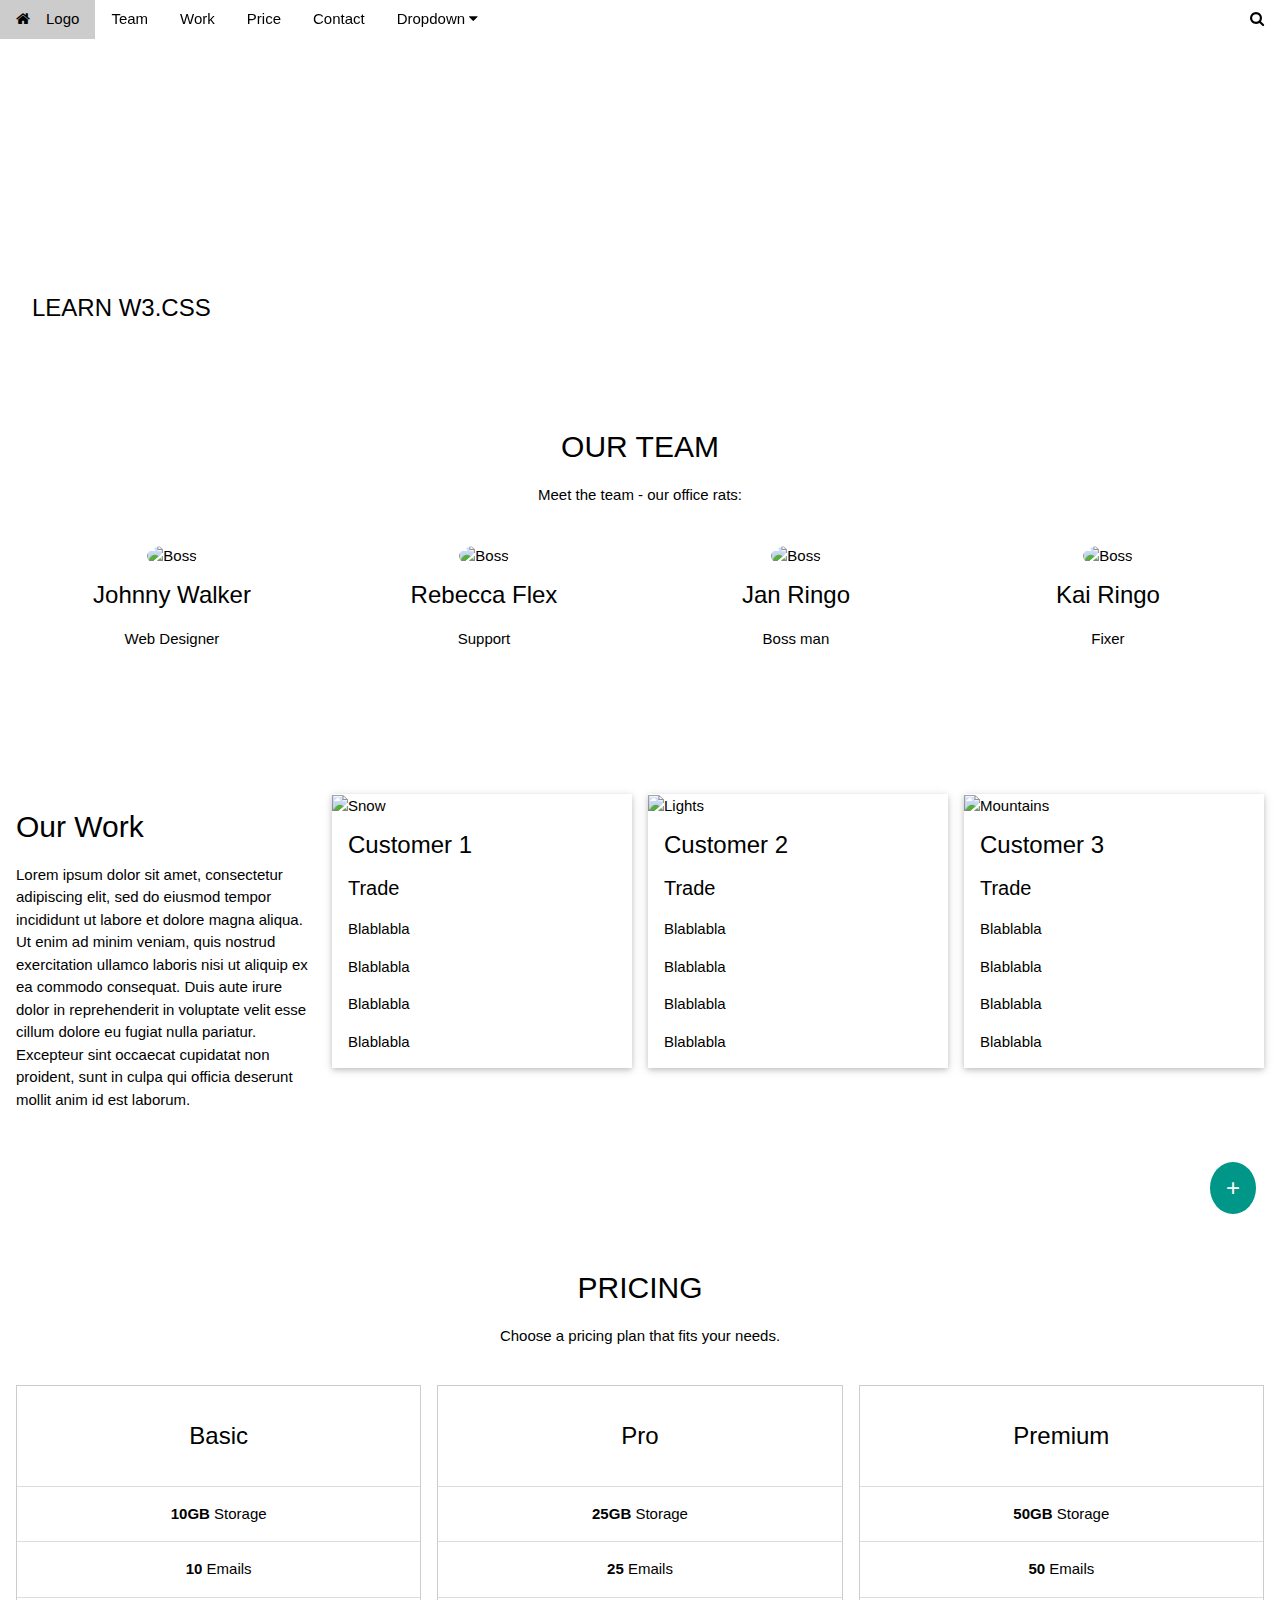
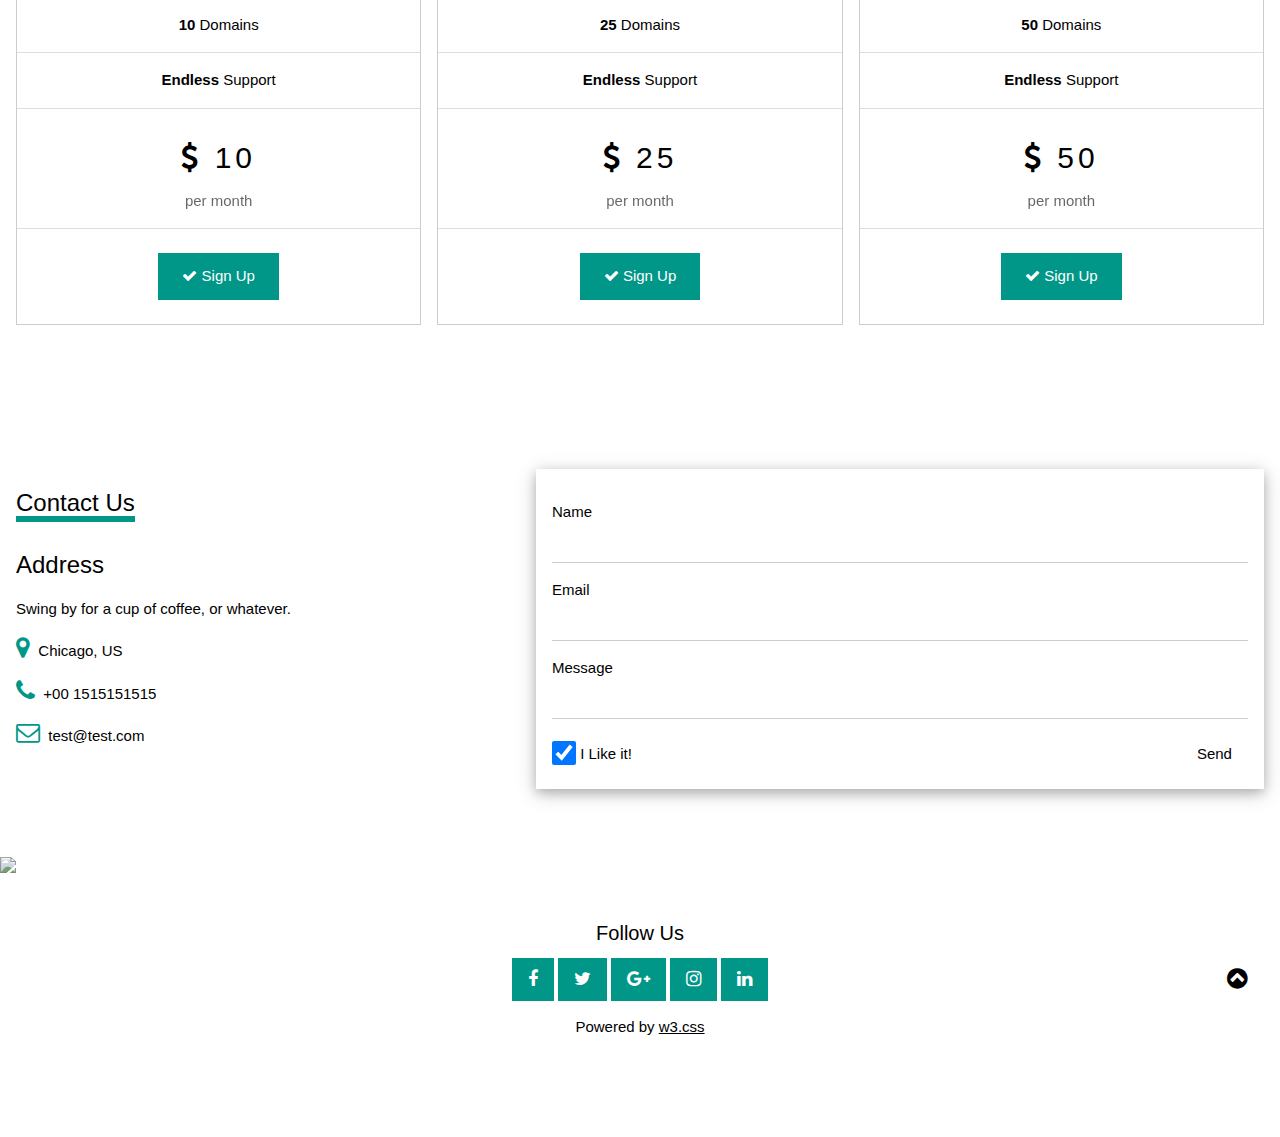
==== index.html @ 8467aeb9 "Create index.html" ====
<!DOCTYPE html>
<html>
<title>W3.CSS Template</title>
<meta charset="UTF-8">
<meta name="viewport" content="width=device-width, initial-scale=1">
<link rel="stylesheet" href="https://www.w3schools.com/w3css/4/w3.css">
<link rel="stylesheet" href="https://www.w3schools.com/lib/w3-theme-black.css">
<link rel="stylesheet" href="https://cdnjs.cloudflare.com/ajax/libs/font-awesome/4.7.0/css/font-awesome.min.css">
<body id="myPage">

<!-- Sidebar on click -->
<nav class="w3-sidebar w3-bar-block w3-white w3-card w3-animate-left w3-xxlarge" style="display:none;z-index:2" id="mySidebar">
  <a href="javascript:void(0)" onclick="w3_close()" class="w3-bar-item w3-button w3-display-topright w3-text-teal">Close
    <i class="fa fa-remove"></i>
  </a>
  <a href="#" class="w3-bar-item w3-button">Link 1</a>
  <a href="#" class="w3-bar-item w3-button">Link 2</a>
  <a href="#" class="w3-bar-item w3-button">Link 3</a>
  <a href="#" class="w3-bar-item w3-button">Link 4</a>
  <a href="#" class="w3-bar-item w3-button">Link 5</a>
</nav>
<!-- Navbar -->
<div class="w3-top">
    <div class="w3-bar w3-theme-d2 w3-left-align">
     <a class="w3-bar-item w3-button w3-hide-medium w3-hide-large w3-right w3-hover-white w3-theme-d2" href="javascript:void(0);" onclick="openNav()"><i class="fa fa-bars"></i></a>
     <a href="#" class="w3-bar-item w3-button w3-teal"><i class="fa fa-home w3-margin-right"></i>Logo</a>
     <a href="#team" class="w3-bar-item w3-button w3-hide-small w3-hover-white">Team</a>
     <a href="#work" class="w3-bar-item w3-button w3-hide-small w3-hover-white">Work</a>
     <a href="#pricing" class="w3-bar-item w3-button w3-hide-small w3-hover-white">Price</a>
     <a href="#contact" class="w3-bar-item w3-button w3-hide-small w3-hover-white">Contact</a>
       <div class="w3-dropdown-hover w3-hide-small">
       <button class="w3-button" title="Notifications">Dropdown <i class="fa fa-caret-down"></i></button>     
       <div class="w3-dropdown-content w3-card-4 w3-bar-block">
         <a href="#" class="w3-bar-item w3-button">Link</a>
         <a href="#" class="w3-bar-item w3-button">Link</a>
         <a href="#" class="w3-bar-item w3-button">Link</a>
       </div>
     </div>
     <a href="#" class="w3-bar-item w3-button w3-hide-small w3-right w3-hover-teal" title="Search"><i class="fa fa-search"></i></a>
    </div>
   
     <!-- Navbar on small screens -->
     <div id="navDemo" class="w3-bar-block w3-theme-d2 w3-hide w3-hide-large w3-hide-medium">
       <a href="#team" class="w3-bar-item w3-button">Team</a>
       <a href="#work" class="w3-bar-item w3-button">Work</a>
       <a href="#pricing" class="w3-bar-item w3-button">Price</a>
       <a href="#contact" class="w3-bar-item w3-button">Contact</a>
       <a href="#" class="w3-bar-item w3-button">Search</a>
     </div>
   </div>
   
   <!-- Image Header -->
   <div class="w3-display-container w3-animate-opacity">
     <img src="/w3images/sailboat.jpg" alt="boat" style="width:100%;min-height:350px;max-height:600px;">
     <div class="w3-container w3-display-bottomleft w3-margin-bottom">  
       <button onclick="document.getElementById('id01').style.display='block'" class="w3-button w3-xlarge w3-theme w3-hover-teal" title="Go To W3.CSS">LEARN W3.CSS</button>
     </div>
   </div>
   
   <!-- Modal -->
   <div id="id01" class="w3-modal">
     <div class="w3-modal-content w3-card-4 w3-animate-top">
       <header class="w3-container w3-teal w3-display-container"> 
         <span onclick="document.getElementById('id01').style.display='none'" class="w3-button w3-teal w3-display-topright"><i class="fa fa-remove"></i></span>
         <h4>Oh snap! We just showed you a modal..</h4>
         <h5>Because we can <i class="fa fa-smile-o"></i></h5>
       </header>
       <div class="w3-container">
         <p>Cool huh? Ok, enough teasing around..</p>
         <p>Go to our <a class="w3-text-teal" href="/w3css/default.asp">W3.CSS Tutorial</a> to learn more!</p>
       </div>
       <footer class="w3-container w3-teal">
         <p>Modal footer</p>
       </footer>
     </div>
   </div>
   
   <!-- Team Container -->
   <div class="w3-container w3-padding-64 w3-center" id="team">
   <h2>OUR TEAM</h2>
   <p>Meet the team - our office rats:</p>
   
   <div class="w3-row"><br>
   
   <div class="w3-quarter">
     <img src="/w3images/avatar.jpg" alt="Boss" style="width:45%" class="w3-circle w3-hover-opacity">
     <h3>Johnny Walker</h3>
     <p>Web Designer</p>
   </div>
   
   <div class="w3-quarter">
     <img src="/w3images/avatar.jpg" alt="Boss" style="width:45%" class="w3-circle w3-hover-opacity">
     <h3>Rebecca Flex</h3>
     <p>Support</p>
   </div>
   
   <div class="w3-quarter">
     <img src="/w3images/avatar.jpg" alt="Boss" style="width:45%" class="w3-circle w3-hover-opacity">
     <h3>Jan Ringo</h3>
     <p>Boss man</p>
   </div>
   
   <div class="w3-quarter">
     <img src="/w3images/avatar.jpg" alt="Boss" style="width:45%" class="w3-circle w3-hover-opacity">
     <h3>Kai Ringo</h3>
     <p>Fixer</p>
   </div>
   
   </div>
   </div>
   
   <!-- Work Row -->
   <div class="w3-row-padding w3-padding-64 w3-theme-l1" id="work">
   
   <div class="w3-quarter">
   <h2>Our Work</h2>
   <p>Lorem ipsum dolor sit amet, consectetur adipiscing elit, sed do eiusmod tempor incididunt ut labore et dolore magna aliqua. Ut enim ad minim veniam, quis nostrud exercitation ullamco laboris nisi ut aliquip ex ea commodo consequat. Duis aute irure dolor in reprehenderit in voluptate velit esse cillum dolore eu fugiat nulla pariatur. Excepteur sint occaecat cupidatat non proident, sunt in culpa qui officia deserunt mollit anim id est laborum.</p>
   </div>
   
   <div class="w3-quarter">
   <div class="w3-card w3-white">
     <img src="/w3images/snow.jpg" alt="Snow" style="width:100%">
     <div class="w3-container">
     <h3>Customer 1</h3>
     <h4>Trade</h4>
     <p>Blablabla</p>
     <p>Blablabla</p>
     <p>Blablabla</p>
     <p>Blablabla</p>
     </div>
     </div>
   </div>
   
   <div class="w3-quarter">
   <div class="w3-card w3-white">
     <img src="/w3images/lights.jpg" alt="Lights" style="width:100%">
     <div class="w3-container">
     <h3>Customer 2</h3>
     <h4>Trade</h4>
     <p>Blablabla</p>
     <p>Blablabla</p>
     <p>Blablabla</p>
     <p>Blablabla</p>
     </div>
     </div>
   </div>
   
   <div class="w3-quarter">
   <div class="w3-card w3-white">
     <img src="/w3images/mountains.jpg" alt="Mountains" style="width:100%">
     <div class="w3-container">
     <h3>Customer 3</h3>
     <h4>Trade</h4>
     <p>Blablabla</p>
     <p>Blablabla</p>
     <p>Blablabla</p>
     <p>Blablabla</p>
     </div>
     </div>
   </div>
   
   </div>
   
   <!-- Container -->
   <div class="w3-container" style="position:relative">
     <a onclick="w3_open()" class="w3-button w3-xlarge w3-circle w3-teal"
     style="position:absolute;top:-28px;right:24px">+</a>
   </div>
   
   <!-- Pricing Row -->
   <div class="w3-row-padding w3-center w3-padding-64" id="pricing">
       <h2>PRICING</h2>
       <p>Choose a pricing plan that fits your needs.</p><br>
       <div class="w3-third w3-margin-bottom">
         <ul class="w3-ul w3-border w3-hover-shadow">
           <li class="w3-theme">
             <p class="w3-xlarge">Basic</p>
           </li>
           <li class="w3-padding-16"><b>10GB</b> Storage</li>
           <li class="w3-padding-16"><b>10</b> Emails</li>
           <li class="w3-padding-16"><b>10</b> Domains</li>
           <li class="w3-padding-16"><b>Endless</b> Support</li>
           <li class="w3-padding-16">
             <h2 class="w3-wide"><i class="fa fa-usd"></i> 10</h2>
             <span class="w3-opacity">per month</span>
           </li>
           <li class="w3-theme-l5 w3-padding-24">
             <button class="w3-button w3-teal w3-padding-large"><i class="fa fa-check"></i> Sign Up</button>
           </li>
         </ul>
       </div>
   
       <div class="w3-third w3-margin-bottom">
         <ul class="w3-ul w3-border w3-hover-shadow">
           <li class="w3-theme-l2">
             <p class="w3-xlarge">Pro</p>
           </li>
           <li class="w3-padding-16"><b>25GB</b> Storage</li>
           <li class="w3-padding-16"><b>25</b> Emails</li>
           <li class="w3-padding-16"><b>25</b> Domains</li>
           <li class="w3-padding-16"><b>Endless</b> Support</li>
           <li class="w3-padding-16">
             <h2 class="w3-wide"><i class="fa fa-usd"></i> 25</h2>
             <span class="w3-opacity">per month</span>
           </li>
           <li class="w3-theme-l5 w3-padding-24">
             <button class="w3-button w3-teal w3-padding-large"><i class="fa fa-check"></i> Sign Up</button>
           </li>
         </ul>
       </div>
   
       <div class="w3-third w3-margin-bottom">
         <ul class="w3-ul w3-border w3-hover-shadow">
           <li class="w3-theme">
             <p class="w3-xlarge">Premium</p>
           </li>
           <li class="w3-padding-16"><b>50GB</b> Storage</li>
           <li class="w3-padding-16"><b>50</b> Emails</li>
           <li class="w3-padding-16"><b>50</b> Domains</li>
           <li class="w3-padding-16"><b>Endless</b> Support</li>
           <li class="w3-padding-16">
             <h2 class="w3-wide"><i class="fa fa-usd"></i> 50</h2>
             <span class="w3-opacity">per month</span>
           </li>
           <li class="w3-theme-l5 w3-padding-24">
             <button class="w3-button w3-teal w3-padding-large"><i class="fa fa-check"></i> Sign Up</button>
           </li>
         </ul>
       </div>
   </div>
   
   <!-- Contact Container -->
   <div class="w3-container w3-padding-64 w3-theme-l5" id="contact">
     <div class="w3-row">
       <div class="w3-col m5">
       <div class="w3-padding-16"><span class="w3-xlarge w3-border-teal w3-bottombar">Contact Us</span></div>
         <h3>Address</h3>
         <p>Swing by for a cup of coffee, or whatever.</p>
         <p><i class="fa fa-map-marker w3-text-teal w3-xlarge"></i>  Chicago, US</p>
         <p><i class="fa fa-phone w3-text-teal w3-xlarge"></i>  +00 1515151515</p>
         <p><i class="fa fa-envelope-o w3-text-teal w3-xlarge"></i>  test@test.com</p>
       </div>
       <div class="w3-col m7">
         <form class="w3-container w3-card-4 w3-padding-16 w3-white" action="/action_page.php" target="_blank">
         <div class="w3-section">      
           <label>Name</label>
           <input class="w3-input" type="text" name="Name" required>
         </div>
         <div class="w3-section">      
           <label>Email</label>
           <input class="w3-input" type="text" name="Email" required>
         </div>
         <div class="w3-section">      
           <label>Message</label>
           <input class="w3-input" type="text" name="Message" required>
         </div>  
         <input class="w3-check" type="checkbox" checked name="Like">
         <label>I Like it!</label>
         <button type="submit" class="w3-button w3-right w3-theme">Send</button>
         </form>
       </div>
     </div>
   </div>
   
   <!-- Image of location/map -->
   <img src="/w3images/map.jpg" class="w3-image w3-greyscale-min" style="width:100%;">
   
   <!-- Footer -->
   <footer class="w3-container w3-padding-32 w3-theme-d1 w3-center">
     <h4>Follow Us</h4>
     <a class="w3-button w3-large w3-teal" href="javascript:void(0)" title="Facebook"><i class="fa fa-facebook"></i></a>
     <a class="w3-button w3-large w3-teal" href="javascript:void(0)" title="Twitter"><i class="fa fa-twitter"></i></a>
     <a class="w3-button w3-large w3-teal" href="javascript:void(0)" title="Google +"><i class="fa fa-google-plus"></i></a>
     <a class="w3-button w3-large w3-teal" href="javascript:void(0)" title="Google +"><i class="fa fa-instagram"></i></a>
     <a class="w3-button w3-large w3-teal w3-hide-small" href="javascript:void(0)" title="Linkedin"><i class="fa fa-linkedin"></i></a>
     <p>Powered by <a href="https://www.w3schools.com/w3css/default.asp" target="_blank">w3.css</a></p>
   
     <div style="position:relative;bottom:100px;z-index:1;" class="w3-tooltip w3-right">
       <span class="w3-text w3-padding w3-teal w3-hide-small">Go To Top</span>   
       <a class="w3-button w3-theme" href="#myPage"><span class="w3-xlarge">
       <i class="fa fa-chevron-circle-up"></i></span></a>
     </div>
   </footer>
   
   <script>
   // Script for side navigation
   function w3_open() {
     var x = document.getElementById("mySidebar");
     x.style.width = "300px";
     x.style.paddingTop = "10%";
     x.style.display = "block";
   }
   
   // Close side navigation
   function w3_close() {
     document.getElementById("mySidebar").style.display = "none";
   }
   
   // Used to toggle the menu on smaller screens when clicking on the menu button
   function openNav() {
     var x = document.getElementById("navDemo");
     if (x.className.indexOf("w3-show") == -1) {
       x.className += " w3-show";
     } else { 
       x.className = x.className.replace(" w3-show", "");
     }
   }
   </script>
   
   </body>
   </html>
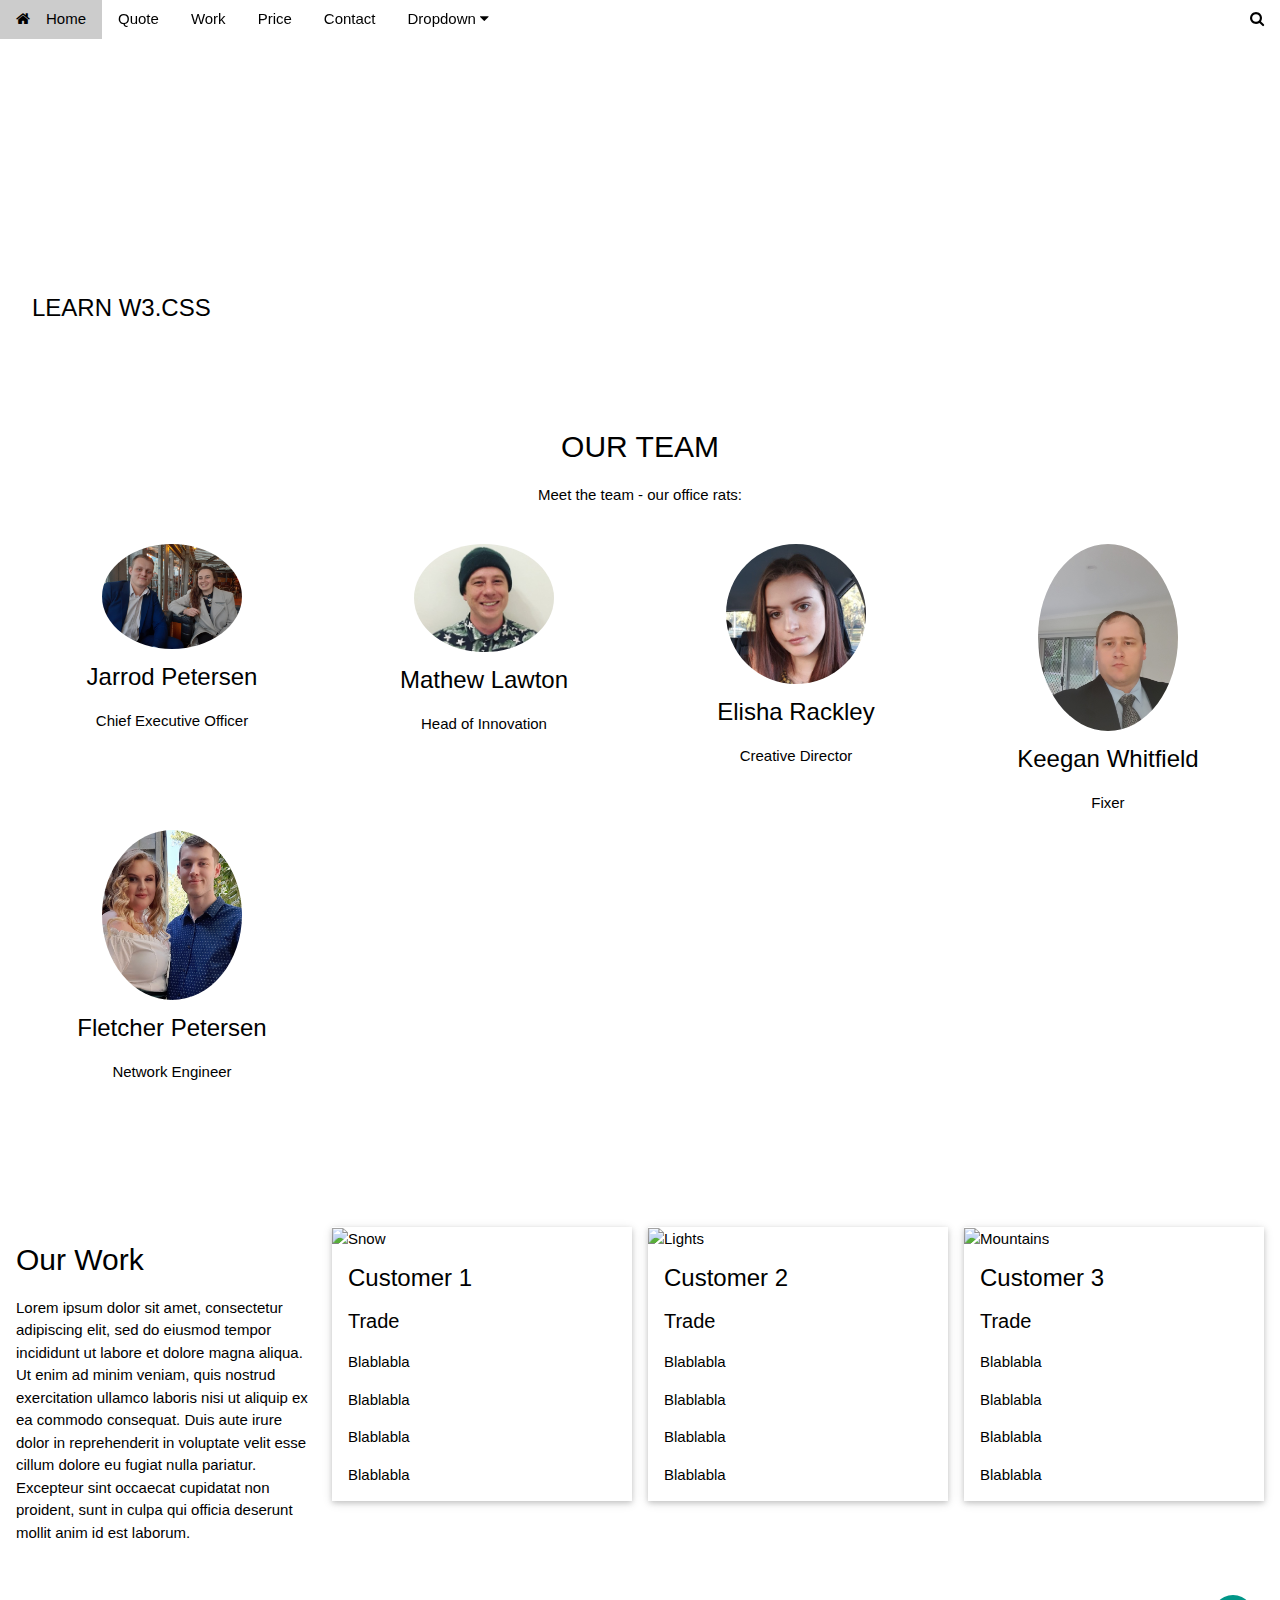
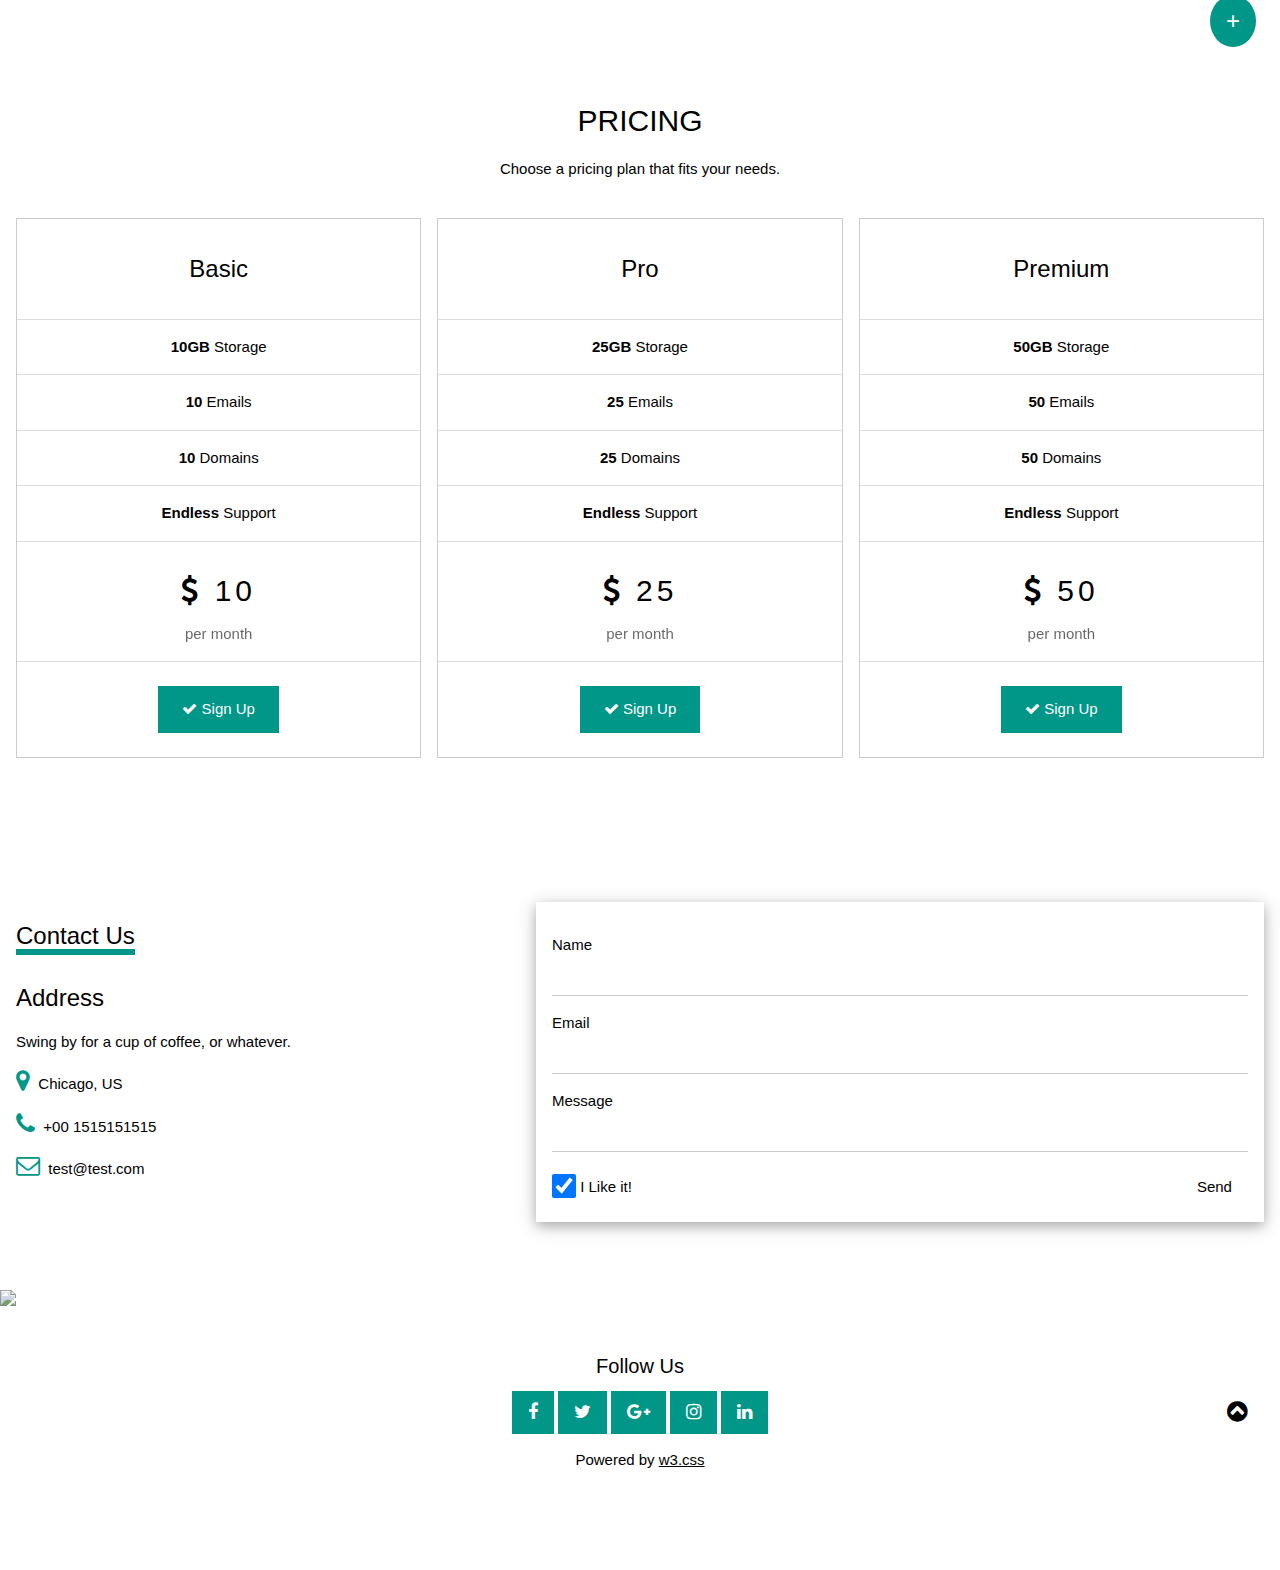
==== commit 784b39a0: "Photo's added" ====
--- a/index.html
+++ b/index.html
@@ -23,8 +23,8 @@
 <div class="w3-top">
     <div class="w3-bar w3-theme-d2 w3-left-align">
      <a class="w3-bar-item w3-button w3-hide-medium w3-hide-large w3-right w3-hover-white w3-theme-d2" href="javascript:void(0);" onclick="openNav()"><i class="fa fa-bars"></i></a>
-     <a href="#" class="w3-bar-item w3-button w3-teal"><i class="fa fa-home w3-margin-right"></i>Logo</a>
-     <a href="#team" class="w3-bar-item w3-button w3-hide-small w3-hover-white">Team</a>
+     <a href="#" class="w3-bar-item w3-button w3-teal"><i class="fa fa-home w3-margin-right"></i>Home</a>
+     <a href="#team" class="w3-bar-item w3-button w3-hide-small w3-hover-white">Quote</a>
      <a href="#work" class="w3-bar-item w3-button w3-hide-small w3-hover-white">Work</a>
      <a href="#pricing" class="w3-bar-item w3-button w3-hide-small w3-hover-white">Price</a>
      <a href="#contact" class="w3-bar-item w3-button w3-hide-small w3-hover-white">Contact</a>
@@ -83,30 +83,36 @@
    <div class="w3-row"><br>
    
    <div class="w3-quarter">
-     <img src="/w3images/avatar.jpg" alt="Boss" style="width:45%" class="w3-circle w3-hover-opacity">
-     <h3>Johnny Walker</h3>
-     <p>Web Designer</p>
-   </div>
-   
-   <div class="w3-quarter">
-     <img src="/w3images/avatar.jpg" alt="Boss" style="width:45%" class="w3-circle w3-hover-opacity">
-     <h3>Rebecca Flex</h3>
-     <p>Support</p>
-   </div>
-   
-   <div class="w3-quarter">
-     <img src="/w3images/avatar.jpg" alt="Boss" style="width:45%" class="w3-circle w3-hover-opacity">
-     <h3>Jan Ringo</h3>
-     <p>Boss man</p>
-   </div>
-   
-   <div class="w3-quarter">
-     <img src="/w3images/avatar.jpg" alt="Boss" style="width:45%" class="w3-circle w3-hover-opacity">
-     <h3>Kai Ringo</h3>
+     <img src="image2.jpg" alt="Boss" style="width:45%" class="w3-circle w3-hover-opacity">
+     <h3>Jarrod Petersen</h3>
+     <p>Chief Executive Officer</p>
+   </div>
+   
+   <div class="w3-quarter">
+     <img src="images/Mat.jpg" alt="Boss" style="width:45%" class="w3-circle w3-hover-opacity">
+     <h3>Mathew Lawton</h3>
+     <p>Head of Innovation</p>
+   </div>
+   
+   <div class="w3-quarter">
+     <img src="images/Elisha.jpg" alt="Boss" style="width:45%" class="w3-circle w3-hover-opacity">
+     <h3>Elisha Rackley</h3>
+     <p>Creative Director</p>
+   </div>
+   
+   <div class="w3-quarter">
+     <img src="images/Keegan.jpg" alt="Boss" style="width:45%" class="w3-circle w3-hover-opacity">
+     <h3>Keegan Whitfield</h3>
      <p>Fixer</p>
    </div>
-   
-   </div>
+
+   <div class="w3-quarter">
+    <img src="images/fletcher.jpg" alt="Boss" style="width:45%" class="w3-circle w3-center w3-hover-opacity">
+    <h3>Fletcher Petersen</h3>
+    <p>Network Engineer</p>
+  </div>
+   
+  </div>
    </div>
    
    <!-- Work Row -->
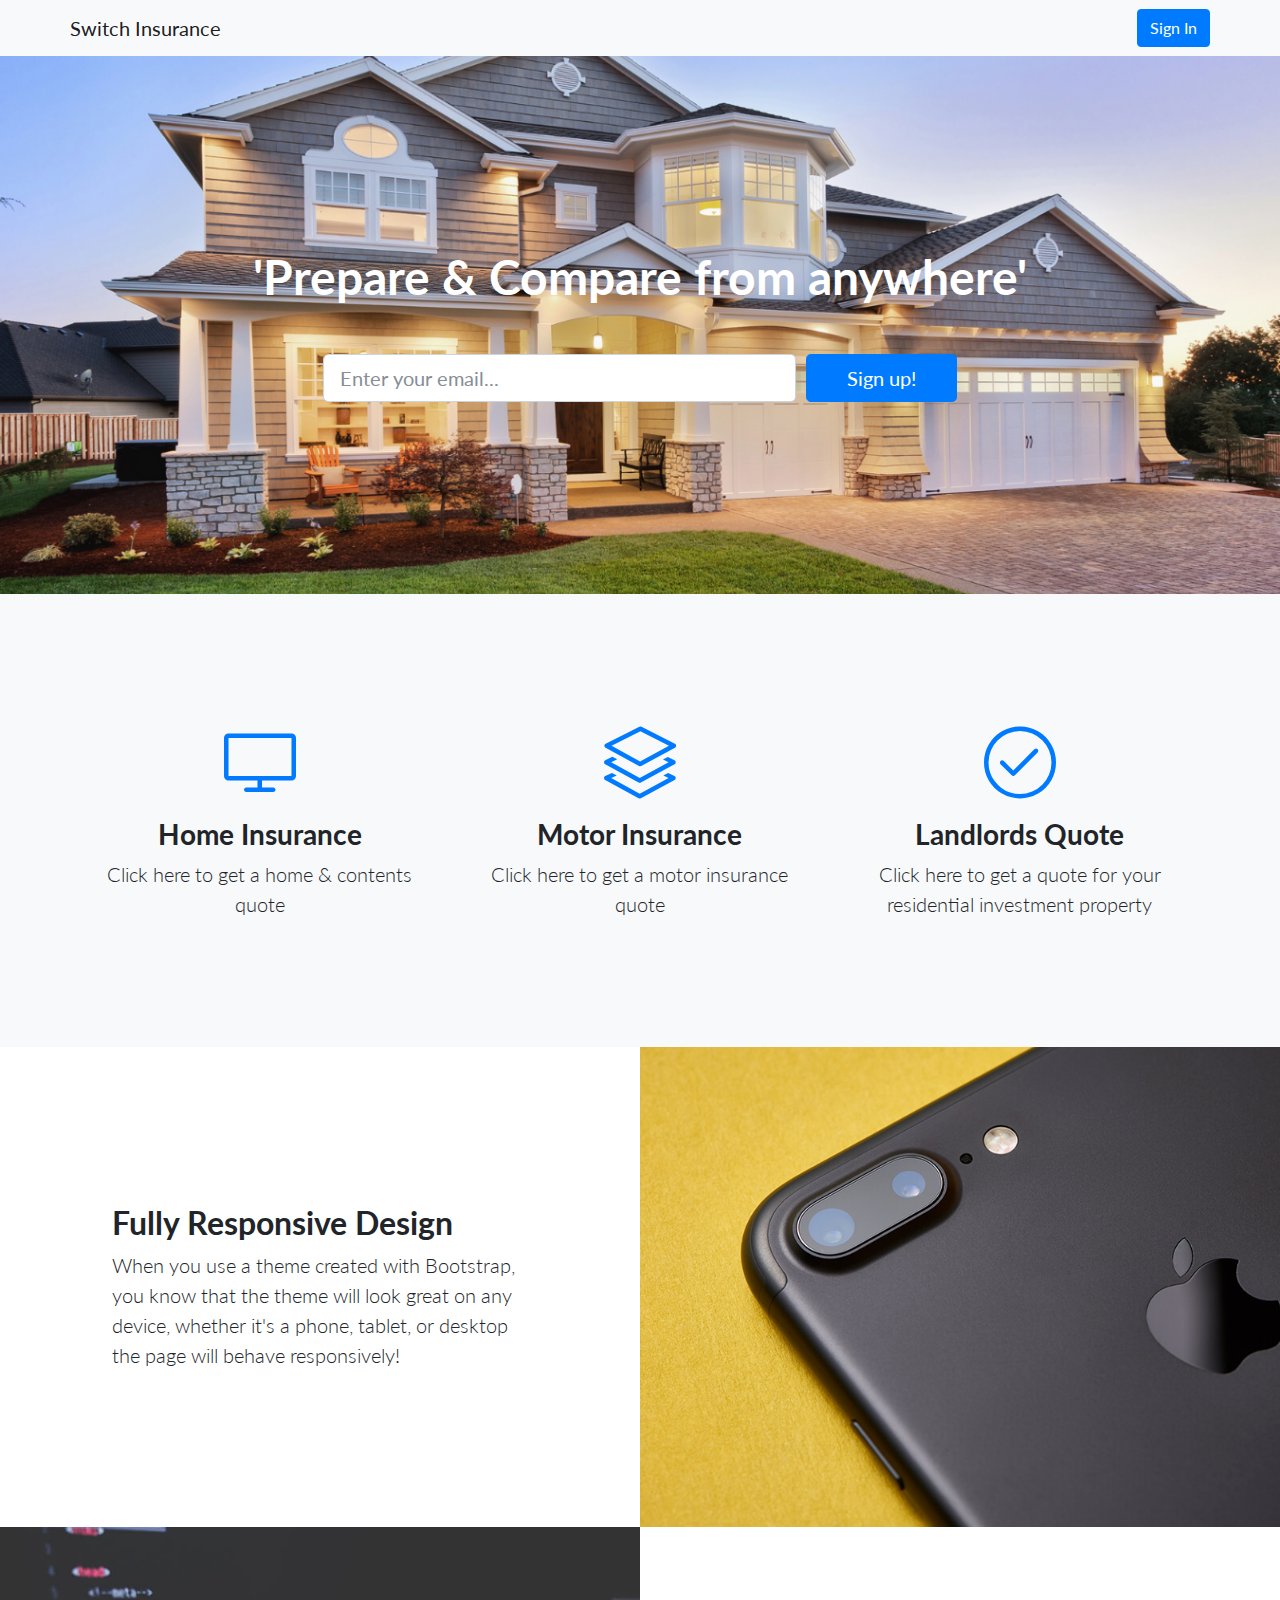
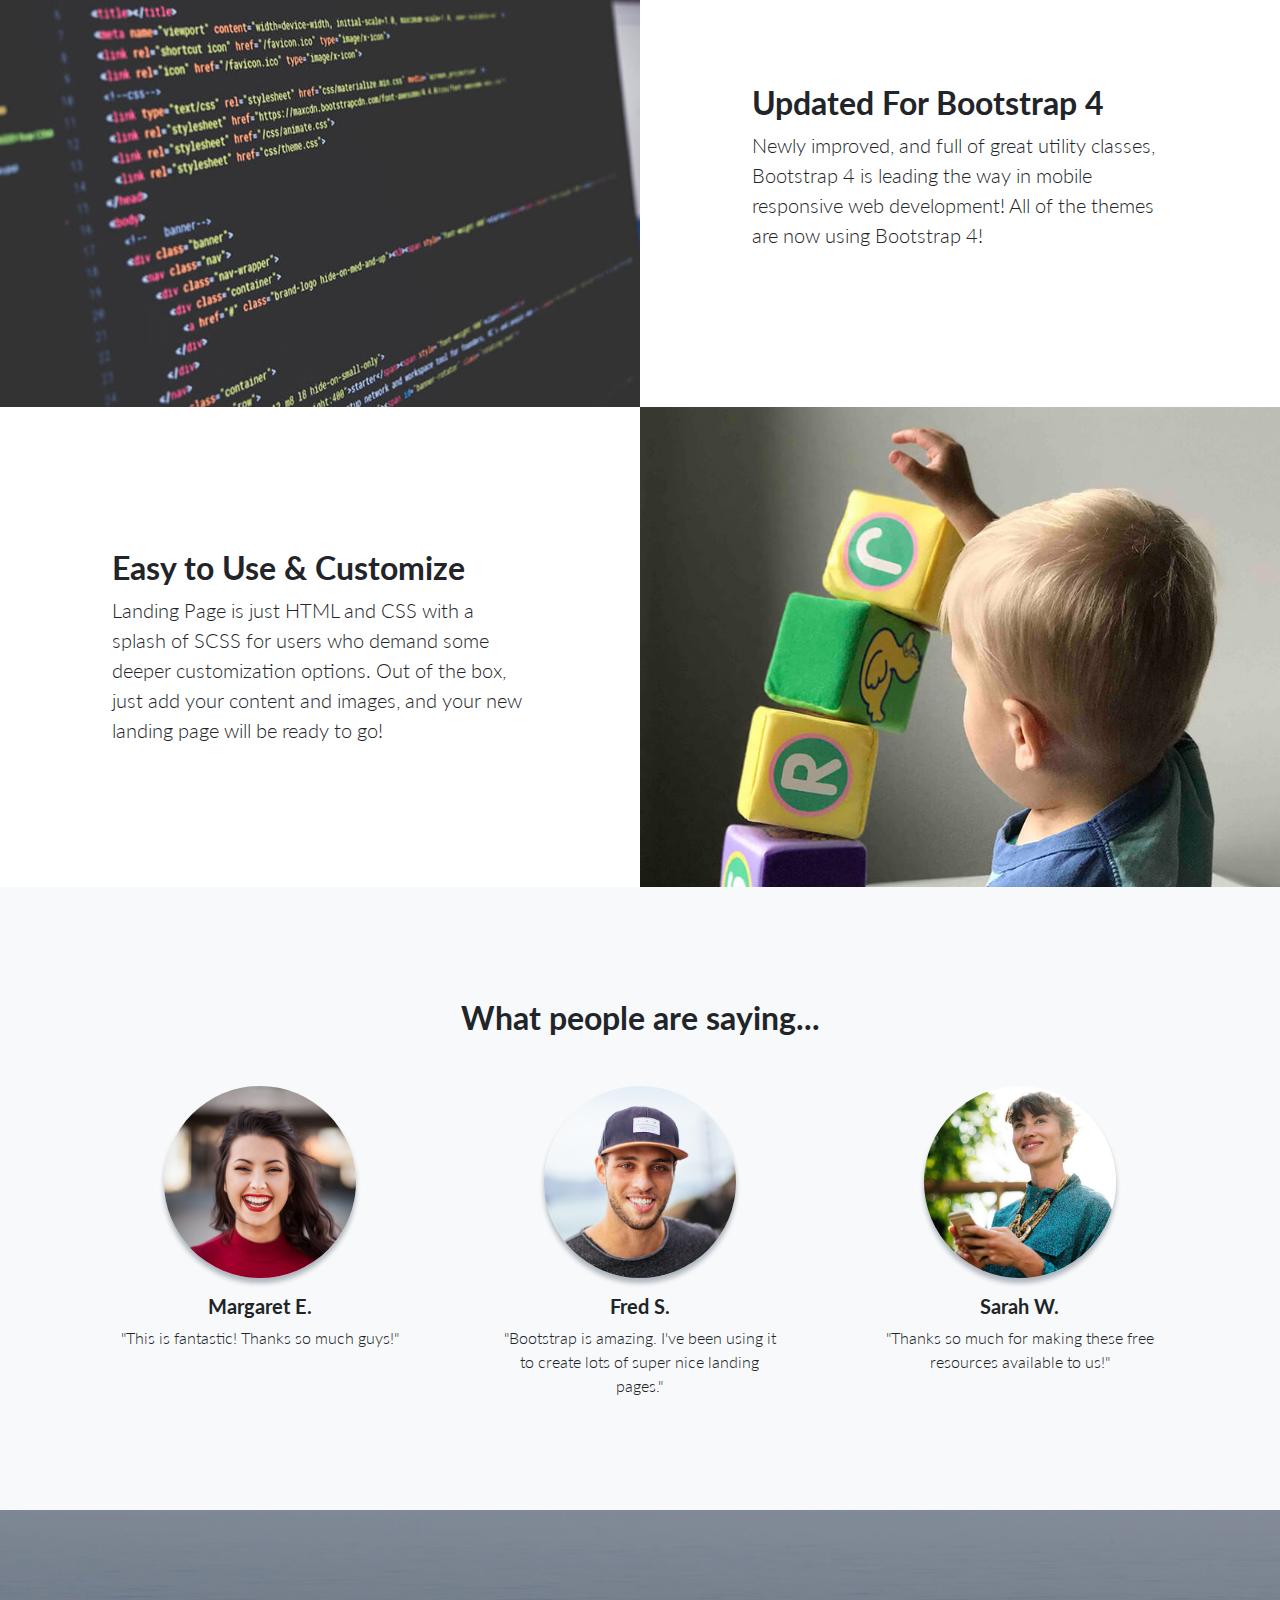
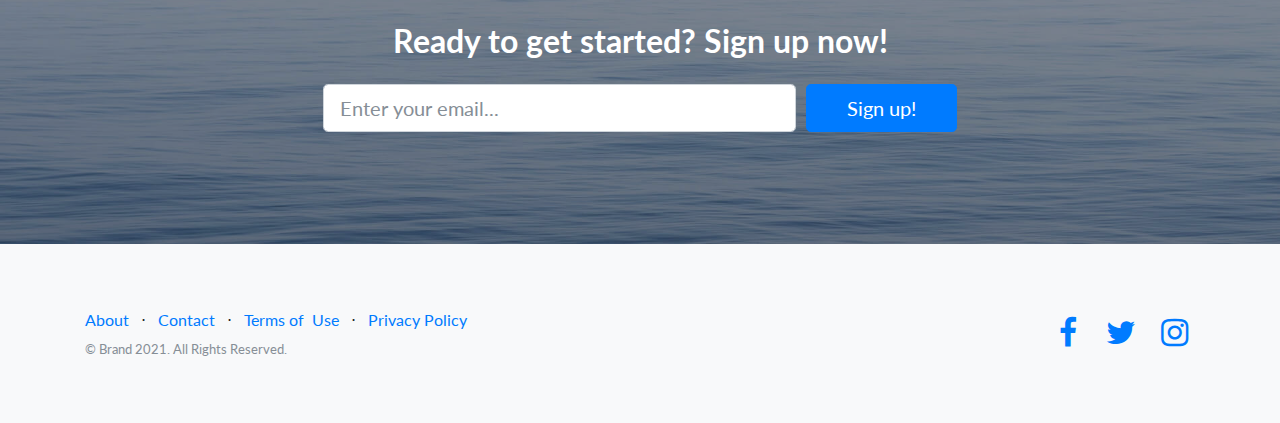
==== commit 8da7f996: "Style Update" ====
--- a/index.html
+++ b/index.html
@@ -1,318 +1,163 @@
 <!DOCTYPE html>
 <html>
-<title>W3.CSS Template</title>
-<meta charset="UTF-8">
-<meta name="viewport" content="width=device-width, initial-scale=1">
-<link rel="stylesheet" href="https://www.w3schools.com/w3css/4/w3.css">
-<link rel="stylesheet" href="https://www.w3schools.com/lib/w3-theme-black.css">
-<link rel="stylesheet" href="https://cdnjs.cloudflare.com/ajax/libs/font-awesome/4.7.0/css/font-awesome.min.css">
-<body id="myPage">
 
-<!-- Sidebar on click -->
-<nav class="w3-sidebar w3-bar-block w3-white w3-card w3-animate-left w3-xxlarge" style="display:none;z-index:2" id="mySidebar">
-  <a href="javascript:void(0)" onclick="w3_close()" class="w3-bar-item w3-button w3-display-topright w3-text-teal">Close
-    <i class="fa fa-remove"></i>
-  </a>
-  <a href="#" class="w3-bar-item w3-button">Link 1</a>
-  <a href="#" class="w3-bar-item w3-button">Link 2</a>
-  <a href="#" class="w3-bar-item w3-button">Link 3</a>
-  <a href="#" class="w3-bar-item w3-button">Link 4</a>
-  <a href="#" class="w3-bar-item w3-button">Link 5</a>
-</nav>
-<!-- Navbar -->
-<div class="w3-top">
-    <div class="w3-bar w3-theme-d2 w3-left-align">
-     <a class="w3-bar-item w3-button w3-hide-medium w3-hide-large w3-right w3-hover-white w3-theme-d2" href="javascript:void(0);" onclick="openNav()"><i class="fa fa-bars"></i></a>
-     <a href="#" class="w3-bar-item w3-button w3-teal"><i class="fa fa-home w3-margin-right"></i>Home</a>
-     <a href="#team" class="w3-bar-item w3-button w3-hide-small w3-hover-white">Quote</a>
-     <a href="#work" class="w3-bar-item w3-button w3-hide-small w3-hover-white">Work</a>
-     <a href="#pricing" class="w3-bar-item w3-button w3-hide-small w3-hover-white">Price</a>
-     <a href="#contact" class="w3-bar-item w3-button w3-hide-small w3-hover-white">Contact</a>
-       <div class="w3-dropdown-hover w3-hide-small">
-       <button class="w3-button" title="Notifications">Dropdown <i class="fa fa-caret-down"></i></button>     
-       <div class="w3-dropdown-content w3-card-4 w3-bar-block">
-         <a href="#" class="w3-bar-item w3-button">Link</a>
-         <a href="#" class="w3-bar-item w3-button">Link</a>
-         <a href="#" class="w3-bar-item w3-button">Link</a>
-       </div>
-     </div>
-     <a href="#" class="w3-bar-item w3-button w3-hide-small w3-right w3-hover-teal" title="Search"><i class="fa fa-search"></i></a>
-    </div>
-   
-     <!-- Navbar on small screens -->
-     <div id="navDemo" class="w3-bar-block w3-theme-d2 w3-hide w3-hide-large w3-hide-medium">
-       <a href="#team" class="w3-bar-item w3-button">Team</a>
-       <a href="#work" class="w3-bar-item w3-button">Work</a>
-       <a href="#pricing" class="w3-bar-item w3-button">Price</a>
-       <a href="#contact" class="w3-bar-item w3-button">Contact</a>
-       <a href="#" class="w3-bar-item w3-button">Search</a>
-     </div>
-   </div>
-   
-   <!-- Image Header -->
-   <div class="w3-display-container w3-animate-opacity">
-     <img src="/w3images/sailboat.jpg" alt="boat" style="width:100%;min-height:350px;max-height:600px;">
-     <div class="w3-container w3-display-bottomleft w3-margin-bottom">  
-       <button onclick="document.getElementById('id01').style.display='block'" class="w3-button w3-xlarge w3-theme w3-hover-teal" title="Go To W3.CSS">LEARN W3.CSS</button>
-     </div>
-   </div>
-   
-   <!-- Modal -->
-   <div id="id01" class="w3-modal">
-     <div class="w3-modal-content w3-card-4 w3-animate-top">
-       <header class="w3-container w3-teal w3-display-container"> 
-         <span onclick="document.getElementById('id01').style.display='none'" class="w3-button w3-teal w3-display-topright"><i class="fa fa-remove"></i></span>
-         <h4>Oh snap! We just showed you a modal..</h4>
-         <h5>Because we can <i class="fa fa-smile-o"></i></h5>
-       </header>
-       <div class="w3-container">
-         <p>Cool huh? Ok, enough teasing around..</p>
-         <p>Go to our <a class="w3-text-teal" href="/w3css/default.asp">W3.CSS Tutorial</a> to learn more!</p>
-       </div>
-       <footer class="w3-container w3-teal">
-         <p>Modal footer</p>
-       </footer>
-     </div>
-   </div>
-   
-   <!-- Team Container -->
-   <div class="w3-container w3-padding-64 w3-center" id="team">
-   <h2>OUR TEAM</h2>
-   <p>Meet the team - our office rats:</p>
-   
-   <div class="w3-row"><br>
-   
-   <div class="w3-quarter">
-     <img src="image2.jpg" alt="Boss" style="width:45%" class="w3-circle w3-hover-opacity">
-     <h3>Jarrod Petersen</h3>
-     <p>Chief Executive Officer</p>
-   </div>
-   
-   <div class="w3-quarter">
-     <img src="images/Mat.jpg" alt="Boss" style="width:45%" class="w3-circle w3-hover-opacity">
-     <h3>Mathew Lawton</h3>
-     <p>Head of Innovation</p>
-   </div>
-   
-   <div class="w3-quarter">
-     <img src="images/Elisha.jpg" alt="Boss" style="width:45%" class="w3-circle w3-hover-opacity">
-     <h3>Elisha Rackley</h3>
-     <p>Creative Director</p>
-   </div>
-   
-   <div class="w3-quarter">
-     <img src="images/Keegan.jpg" alt="Boss" style="width:45%" class="w3-circle w3-hover-opacity">
-     <h3>Keegan Whitfield</h3>
-     <p>Fixer</p>
-   </div>
+<head>
+    <meta charset="utf-8">
+    <meta name="viewport" content="width=device-width, initial-scale=1.0, shrink-to-fit=no">
+    <title>Home - Brand</title>
+    <link rel="stylesheet" href="assets/bootstrap/css/bootstrap.min.css">
+    <link rel="stylesheet" href="https://fonts.googleapis.com/css?family=Lato:300,400,700,300italic,400italic,700italic">
+    <link rel="stylesheet" href="assets/fonts/font-awesome.min.css">
+    <link rel="stylesheet" href="assets/fonts/simple-line-icons.min.css">
+    <link rel="stylesheet" href="https://cdnjs.cloudflare.com/ajax/libs/animate.css/3.5.2/animate.min.css">
+</head>
 
-   <div class="w3-quarter">
-    <img src="images/fletcher.jpg" alt="Boss" style="width:45%" class="w3-circle w3-center w3-hover-opacity">
-    <h3>Fletcher Petersen</h3>
-    <p>Network Engineer</p>
-  </div>
-   
-  </div>
-   </div>
-   
-   <!-- Work Row -->
-   <div class="w3-row-padding w3-padding-64 w3-theme-l1" id="work">
-   
-   <div class="w3-quarter">
-   <h2>Our Work</h2>
-   <p>Lorem ipsum dolor sit amet, consectetur adipiscing elit, sed do eiusmod tempor incididunt ut labore et dolore magna aliqua. Ut enim ad minim veniam, quis nostrud exercitation ullamco laboris nisi ut aliquip ex ea commodo consequat. Duis aute irure dolor in reprehenderit in voluptate velit esse cillum dolore eu fugiat nulla pariatur. Excepteur sint occaecat cupidatat non proident, sunt in culpa qui officia deserunt mollit anim id est laborum.</p>
-   </div>
-   
-   <div class="w3-quarter">
-   <div class="w3-card w3-white">
-     <img src="/w3images/snow.jpg" alt="Snow" style="width:100%">
-     <div class="w3-container">
-     <h3>Customer 1</h3>
-     <h4>Trade</h4>
-     <p>Blablabla</p>
-     <p>Blablabla</p>
-     <p>Blablabla</p>
-     <p>Blablabla</p>
-     </div>
-     </div>
-   </div>
-   
-   <div class="w3-quarter">
-   <div class="w3-card w3-white">
-     <img src="/w3images/lights.jpg" alt="Lights" style="width:100%">
-     <div class="w3-container">
-     <h3>Customer 2</h3>
-     <h4>Trade</h4>
-     <p>Blablabla</p>
-     <p>Blablabla</p>
-     <p>Blablabla</p>
-     <p>Blablabla</p>
-     </div>
-     </div>
-   </div>
-   
-   <div class="w3-quarter">
-   <div class="w3-card w3-white">
-     <img src="/w3images/mountains.jpg" alt="Mountains" style="width:100%">
-     <div class="w3-container">
-     <h3>Customer 3</h3>
-     <h4>Trade</h4>
-     <p>Blablabla</p>
-     <p>Blablabla</p>
-     <p>Blablabla</p>
-     <p>Blablabla</p>
-     </div>
-     </div>
-   </div>
-   
-   </div>
-   
-   <!-- Container -->
-   <div class="w3-container" style="position:relative">
-     <a onclick="w3_open()" class="w3-button w3-xlarge w3-circle w3-teal"
-     style="position:absolute;top:-28px;right:24px">+</a>
-   </div>
-   
-   <!-- Pricing Row -->
-   <div class="w3-row-padding w3-center w3-padding-64" id="pricing">
-       <h2>PRICING</h2>
-       <p>Choose a pricing plan that fits your needs.</p><br>
-       <div class="w3-third w3-margin-bottom">
-         <ul class="w3-ul w3-border w3-hover-shadow">
-           <li class="w3-theme">
-             <p class="w3-xlarge">Basic</p>
-           </li>
-           <li class="w3-padding-16"><b>10GB</b> Storage</li>
-           <li class="w3-padding-16"><b>10</b> Emails</li>
-           <li class="w3-padding-16"><b>10</b> Domains</li>
-           <li class="w3-padding-16"><b>Endless</b> Support</li>
-           <li class="w3-padding-16">
-             <h2 class="w3-wide"><i class="fa fa-usd"></i> 10</h2>
-             <span class="w3-opacity">per month</span>
-           </li>
-           <li class="w3-theme-l5 w3-padding-24">
-             <button class="w3-button w3-teal w3-padding-large"><i class="fa fa-check"></i> Sign Up</button>
-           </li>
-         </ul>
-       </div>
-   
-       <div class="w3-third w3-margin-bottom">
-         <ul class="w3-ul w3-border w3-hover-shadow">
-           <li class="w3-theme-l2">
-             <p class="w3-xlarge">Pro</p>
-           </li>
-           <li class="w3-padding-16"><b>25GB</b> Storage</li>
-           <li class="w3-padding-16"><b>25</b> Emails</li>
-           <li class="w3-padding-16"><b>25</b> Domains</li>
-           <li class="w3-padding-16"><b>Endless</b> Support</li>
-           <li class="w3-padding-16">
-             <h2 class="w3-wide"><i class="fa fa-usd"></i> 25</h2>
-             <span class="w3-opacity">per month</span>
-           </li>
-           <li class="w3-theme-l5 w3-padding-24">
-             <button class="w3-button w3-teal w3-padding-large"><i class="fa fa-check"></i> Sign Up</button>
-           </li>
-         </ul>
-       </div>
-   
-       <div class="w3-third w3-margin-bottom">
-         <ul class="w3-ul w3-border w3-hover-shadow">
-           <li class="w3-theme">
-             <p class="w3-xlarge">Premium</p>
-           </li>
-           <li class="w3-padding-16"><b>50GB</b> Storage</li>
-           <li class="w3-padding-16"><b>50</b> Emails</li>
-           <li class="w3-padding-16"><b>50</b> Domains</li>
-           <li class="w3-padding-16"><b>Endless</b> Support</li>
-           <li class="w3-padding-16">
-             <h2 class="w3-wide"><i class="fa fa-usd"></i> 50</h2>
-             <span class="w3-opacity">per month</span>
-           </li>
-           <li class="w3-theme-l5 w3-padding-24">
-             <button class="w3-button w3-teal w3-padding-large"><i class="fa fa-check"></i> Sign Up</button>
-           </li>
-         </ul>
-       </div>
-   </div>
-   
-   <!-- Contact Container -->
-   <div class="w3-container w3-padding-64 w3-theme-l5" id="contact">
-     <div class="w3-row">
-       <div class="w3-col m5">
-       <div class="w3-padding-16"><span class="w3-xlarge w3-border-teal w3-bottombar">Contact Us</span></div>
-         <h3>Address</h3>
-         <p>Swing by for a cup of coffee, or whatever.</p>
-         <p><i class="fa fa-map-marker w3-text-teal w3-xlarge"></i>  Chicago, US</p>
-         <p><i class="fa fa-phone w3-text-teal w3-xlarge"></i>  +00 1515151515</p>
-         <p><i class="fa fa-envelope-o w3-text-teal w3-xlarge"></i>  test@test.com</p>
-       </div>
-       <div class="w3-col m7">
-         <form class="w3-container w3-card-4 w3-padding-16 w3-white" action="/action_page.php" target="_blank">
-         <div class="w3-section">      
-           <label>Name</label>
-           <input class="w3-input" type="text" name="Name" required>
-         </div>
-         <div class="w3-section">      
-           <label>Email</label>
-           <input class="w3-input" type="text" name="Email" required>
-         </div>
-         <div class="w3-section">      
-           <label>Message</label>
-           <input class="w3-input" type="text" name="Message" required>
-         </div>  
-         <input class="w3-check" type="checkbox" checked name="Like">
-         <label>I Like it!</label>
-         <button type="submit" class="w3-button w3-right w3-theme">Send</button>
-         </form>
-       </div>
-     </div>
-   </div>
-   
-   <!-- Image of location/map -->
-   <img src="/w3images/map.jpg" class="w3-image w3-greyscale-min" style="width:100%;">
-   
-   <!-- Footer -->
-   <footer class="w3-container w3-padding-32 w3-theme-d1 w3-center">
-     <h4>Follow Us</h4>
-     <a class="w3-button w3-large w3-teal" href="javascript:void(0)" title="Facebook"><i class="fa fa-facebook"></i></a>
-     <a class="w3-button w3-large w3-teal" href="javascript:void(0)" title="Twitter"><i class="fa fa-twitter"></i></a>
-     <a class="w3-button w3-large w3-teal" href="javascript:void(0)" title="Google +"><i class="fa fa-google-plus"></i></a>
-     <a class="w3-button w3-large w3-teal" href="javascript:void(0)" title="Google +"><i class="fa fa-instagram"></i></a>
-     <a class="w3-button w3-large w3-teal w3-hide-small" href="javascript:void(0)" title="Linkedin"><i class="fa fa-linkedin"></i></a>
-     <p>Powered by <a href="https://www.w3schools.com/w3css/default.asp" target="_blank">w3.css</a></p>
-   
-     <div style="position:relative;bottom:100px;z-index:1;" class="w3-tooltip w3-right">
-       <span class="w3-text w3-padding w3-teal w3-hide-small">Go To Top</span>   
-       <a class="w3-button w3-theme" href="#myPage"><span class="w3-xlarge">
-       <i class="fa fa-chevron-circle-up"></i></span></a>
-     </div>
-   </footer>
-   
-   <script>
-   // Script for side navigation
-   function w3_open() {
-     var x = document.getElementById("mySidebar");
-     x.style.width = "300px";
-     x.style.paddingTop = "10%";
-     x.style.display = "block";
-   }
-   
-   // Close side navigation
-   function w3_close() {
-     document.getElementById("mySidebar").style.display = "none";
-   }
-   
-   // Used to toggle the menu on smaller screens when clicking on the menu button
-   function openNav() {
-     var x = document.getElementById("navDemo");
-     if (x.className.indexOf("w3-show") == -1) {
-       x.className += " w3-show";
-     } else { 
-       x.className = x.className.replace(" w3-show", "");
-     }
-   }
-   </script>
-   
-   </body>
-   </html>
-   +<body>
+    <nav class="navbar navbar-light navbar-expand bg-light navigation-clean">
+        <div class="container"><a class="navbar-brand" href="#">Switch Insurance</a><button data-toggle="collapse" class="navbar-toggler" data-target="#navcol-1"></button>
+            <div class="collapse navbar-collapse" id="navcol-1"><a class="btn btn-primary ml-auto" role="button" href="#">Sign In</a></div>
+        </div>
+    </nav>
+    <header class="masthead text-white text-center" style="background: url('assets/img/Untitled%20design.png')no-repeat center center;background-size: cover;">
+        <div class="container">
+            <div class="row">
+                <div class="col-xl-9 mx-auto">
+                    <h1 class="mb-5">'Prepare &amp; Compare from anywhere'</h1>
+                </div>
+                <div class="col-md-10 col-lg-8 col-xl-7 mx-auto">
+                    <form>
+                        <div class="form-row">
+                            <div class="col-12 col-md-9 mb-2 mb-md-0"><input class="form-control form-control-lg" type="email" placeholder="Enter your email..."></div>
+                            <div class="col-12 col-md-3"><button class="btn btn-primary btn-block btn-lg" type="submit">Sign up!</button></div>
+                        </div>
+                    </form>
+                </div>
+            </div>
+        </div>
+    </header>
+    <section class="features-icons bg-light text-center">
+        <div class="container">
+            <div class="row">
+                <div class="col-lg-4">
+                    <div class="mx-auto features-icons-item mb-5 mb-lg-0 mb-lg-3">
+                        <div class="d-flex features-icons-icon"><i class="icon-screen-desktop m-auto text-primary" data-bs-hover-animate="pulse"></i></div>
+                        <h3>Home Insurance</h3>
+                        <p class="lead mb-0">Click here to get a home &amp; contents quote</p>
+                    </div>
+                </div>
+                <div class="col-lg-4">
+                    <div class="mx-auto features-icons-item mb-5 mb-lg-0 mb-lg-3">
+                        <div class="d-flex features-icons-icon"><i class="icon-layers m-auto text-primary" data-bs-hover-animate="pulse"></i></div>
+                        <h3>Motor Insurance</h3>
+                        <p class="lead mb-0">Click here to get a motor insurance quote</p>
+                    </div>
+                </div>
+                <div class="col-lg-4">
+                    <div class="mx-auto features-icons-item mb-5 mb-lg-0 mb-lg-3">
+                        <div class="d-flex features-icons-icon"><i class="icon-check m-auto text-primary" data-bs-hover-animate="pulse"></i></div>
+                        <h3>Landlords Quote</h3>
+                        <p class="lead mb-0">Click here to get a quote for your residential investment property</p>
+                    </div>
+                </div>
+            </div>
+        </div>
+    </section>
+    <section class="showcase">
+        <div class="container-fluid p-0">
+            <div class="row no-gutters">
+                <div class="col-lg-6 order-lg-2 text-white showcase-img" style="background-image:url(&quot;assets/img/bg-showcase-1.jpg&quot;);"><span></span></div>
+                <div class="col-lg-6 my-auto order-lg-1 showcase-text">
+                    <h2>Fully Responsive Design</h2>
+                    <p class="lead mb-0">When you use a theme created with Bootstrap, you know that the theme will look great on any device, whether it's a phone, tablet, or desktop the page will behave responsively!</p>
+                </div>
+            </div>
+            <div class="row no-gutters">
+                <div class="col-lg-6 text-white showcase-img" style="background-image:url(&quot;assets/img/bg-showcase-2.jpg&quot;);"><span></span></div>
+                <div class="col-lg-6 my-auto order-lg-1 showcase-text">
+                    <h2>Updated For Bootstrap 4</h2>
+                    <p class="lead mb-0">Newly improved, and full of great utility classes, Bootstrap 4 is leading the way in mobile responsive web development! All of the themes are now using Bootstrap 4!</p>
+                </div>
+            </div>
+            <div class="row no-gutters">
+                <div class="col-lg-6 order-lg-2 text-white showcase-img" style="background-image:url(&quot;assets/img/bg-showcase-3.jpg&quot;);"><span></span></div>
+                <div class="col-lg-6 my-auto order-lg-1 showcase-text">
+                    <h2>Easy to Use &amp;&nbsp;Customize</h2>
+                    <p class="lead mb-0">Landing Page is just HTML and CSS with a splash of SCSS for users who demand some deeper customization options. Out of the box, just add your content and images, and your new landing page will be ready to go!</p>
+                </div>
+            </div>
+        </div>
+    </section>
+    <section class="testimonials text-center bg-light">
+        <div class="container">
+            <h2 class="mb-5">What people are saying...</h2>
+            <div class="row">
+                <div class="col-lg-4">
+                    <div class="mx-auto testimonial-item mb-5 mb-lg-0"><img class="rounded-circle img-fluid mb-3" src="assets/img/testimonials-1.jpg">
+                        <h5>Margaret E.</h5>
+                        <p class="font-weight-light mb-0">"This is fantastic! Thanks so much guys!"</p>
+                    </div>
+                </div>
+                <div class="col-lg-4">
+                    <div class="mx-auto testimonial-item mb-5 mb-lg-0"><img class="rounded-circle img-fluid mb-3" src="assets/img/testimonials-2.jpg">
+                        <h5>Fred S.</h5>
+                        <p class="font-weight-light mb-0">"Bootstrap is amazing. I've been using it to create lots of super nice landing pages."</p>
+                    </div>
+                </div>
+                <div class="col-lg-4">
+                    <div class="mx-auto testimonial-item mb-5 mb-lg-0"><img class="rounded-circle img-fluid mb-3" src="assets/img/testimonials-3.jpg">
+                        <h5>Sarah W.</h5>
+                        <p class="font-weight-light mb-0">"Thanks so much for making these free resources available to us!"</p>
+                    </div>
+                </div>
+            </div>
+        </div>
+    </section>
+    <section class="call-to-action text-white text-center" style="background:url(&quot;assets/img/bg-masthead.jpg&quot;) no-repeat center center;background-size:cover;">
+        <div class="overlay"></div>
+        <div class="container">
+            <div class="row">
+                <div class="col-xl-9 mx-auto">
+                    <h2 class="mb-4">Ready to get started? Sign up now!</h2>
+                </div>
+                <div class="col-md-10 col-lg-8 col-xl-7 mx-auto">
+                    <form>
+                        <div class="form-row">
+                            <div class="col-12 col-md-9 mb-2 mb-md-0"><input class="form-control form-control-lg" type="email" placeholder="Enter your email..."></div>
+                            <div class="col-12 col-md-3"><button class="btn btn-primary btn-block btn-lg" type="submit">Sign up!</button></div>
+                        </div>
+                    </form>
+                </div>
+            </div>
+        </div>
+    </section>
+    <footer class="footer bg-light">
+        <div class="container">
+            <div class="row">
+                <div class="col-lg-6 my-auto h-100 text-center text-lg-left">
+                    <ul class="list-inline mb-2">
+                        <li class="list-inline-item"><a href="#">About</a></li>
+                        <li class="list-inline-item"><span>⋅</span></li>
+                        <li class="list-inline-item"><a href="#">Contact</a></li>
+                        <li class="list-inline-item"><span>⋅</span></li>
+                        <li class="list-inline-item"><a href="#">Terms of &nbsp;Use</a></li>
+                        <li class="list-inline-item"><span>⋅</span></li>
+                        <li class="list-inline-item"><a href="#">Privacy Policy</a></li>
+                    </ul>
+                    <p class="text-muted small mb-4 mb-lg-0">© Brand 2021. All Rights Reserved.</p>
+                </div>
+                <div class="col-lg-6 my-auto h-100 text-center text-lg-right">
+                    <ul class="list-inline mb-0">
+                        <li class="list-inline-item"><a href="#"><i class="fa fa-facebook fa-2x fa-fw"></i></a></li>
+                        <li class="list-inline-item"><a href="#"><i class="fa fa-twitter fa-2x fa-fw"></i></a></li>
+                        <li class="list-inline-item"><a href="#"><i class="fa fa-instagram fa-2x fa-fw"></i></a></li>
+                    </ul>
+                </div>
+            </div>
+        </div>
+    </footer>
+    <script src="assets/js/jquery.min.js"></script>
+    <script src="assets/bootstrap/js/bootstrap.min.js"></script>
+    <script src="assets/js/bs-init.js"></script>
+</body>
+
+</html>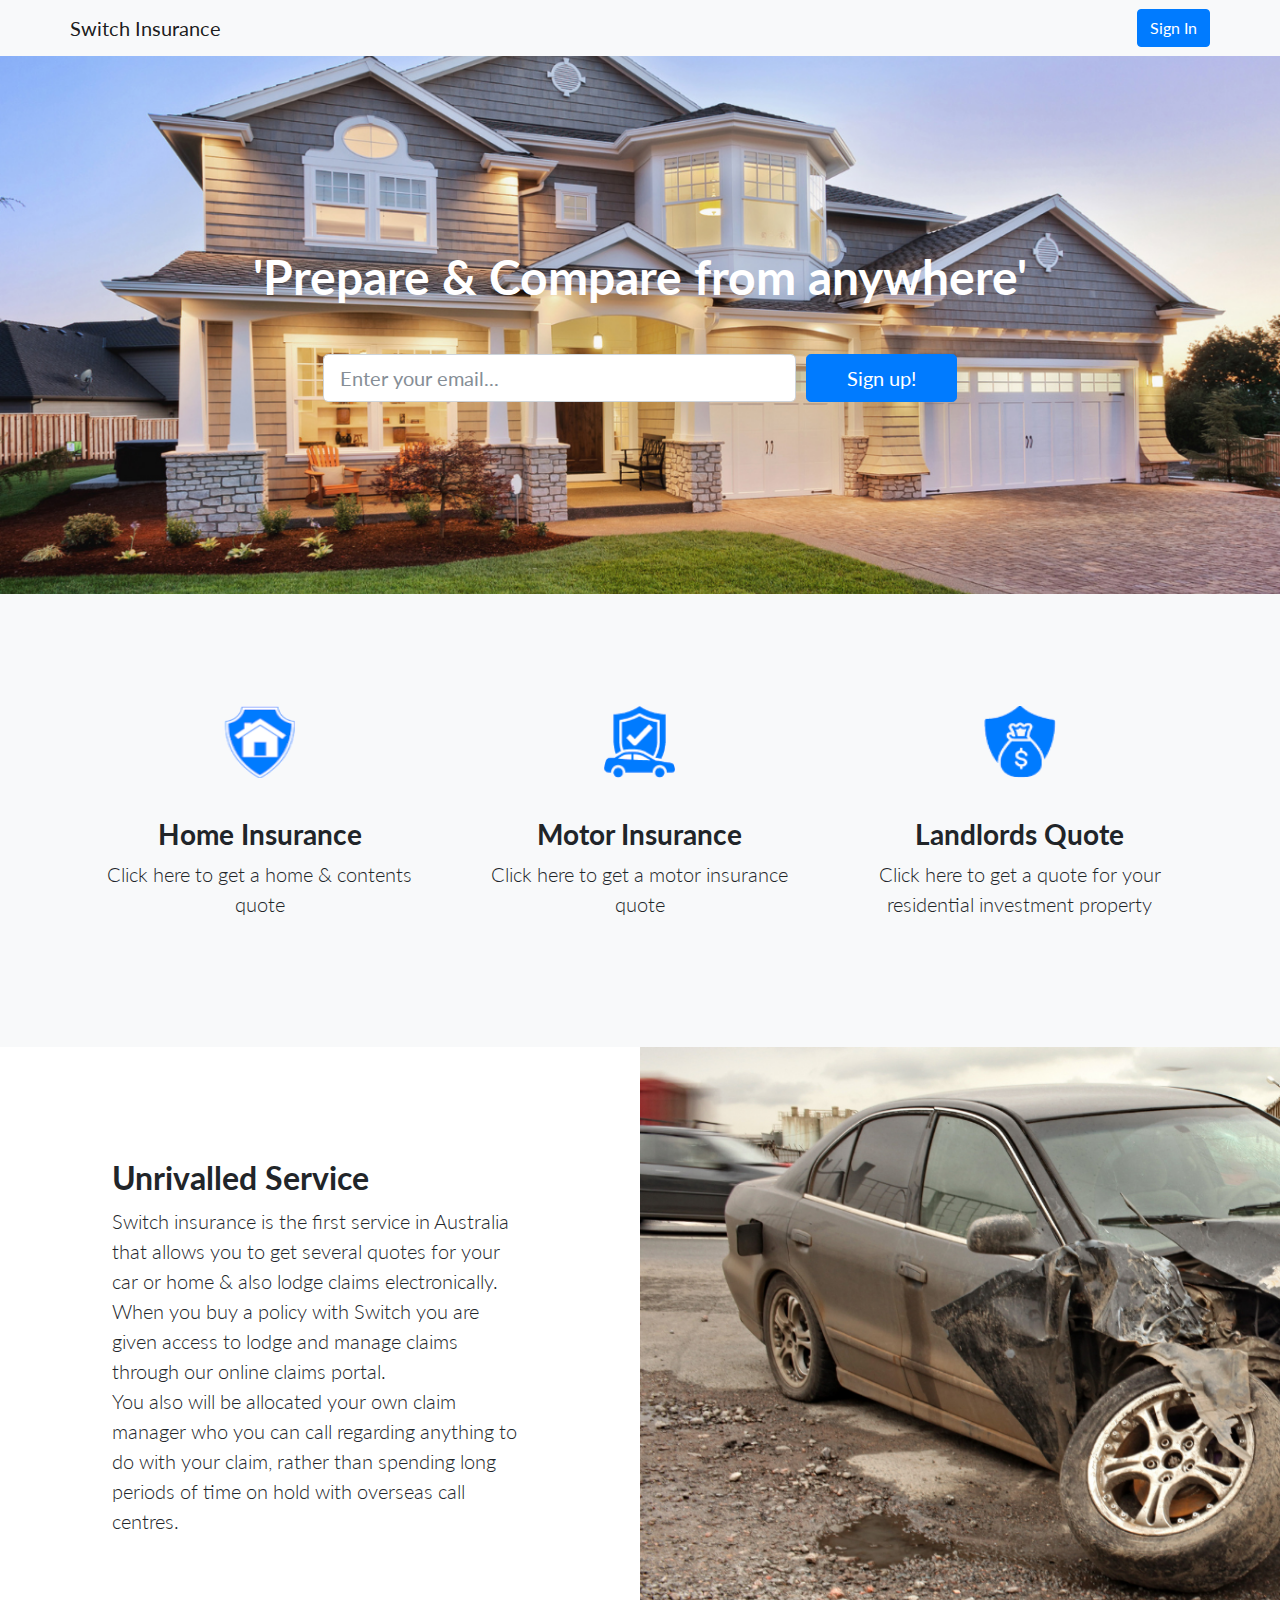
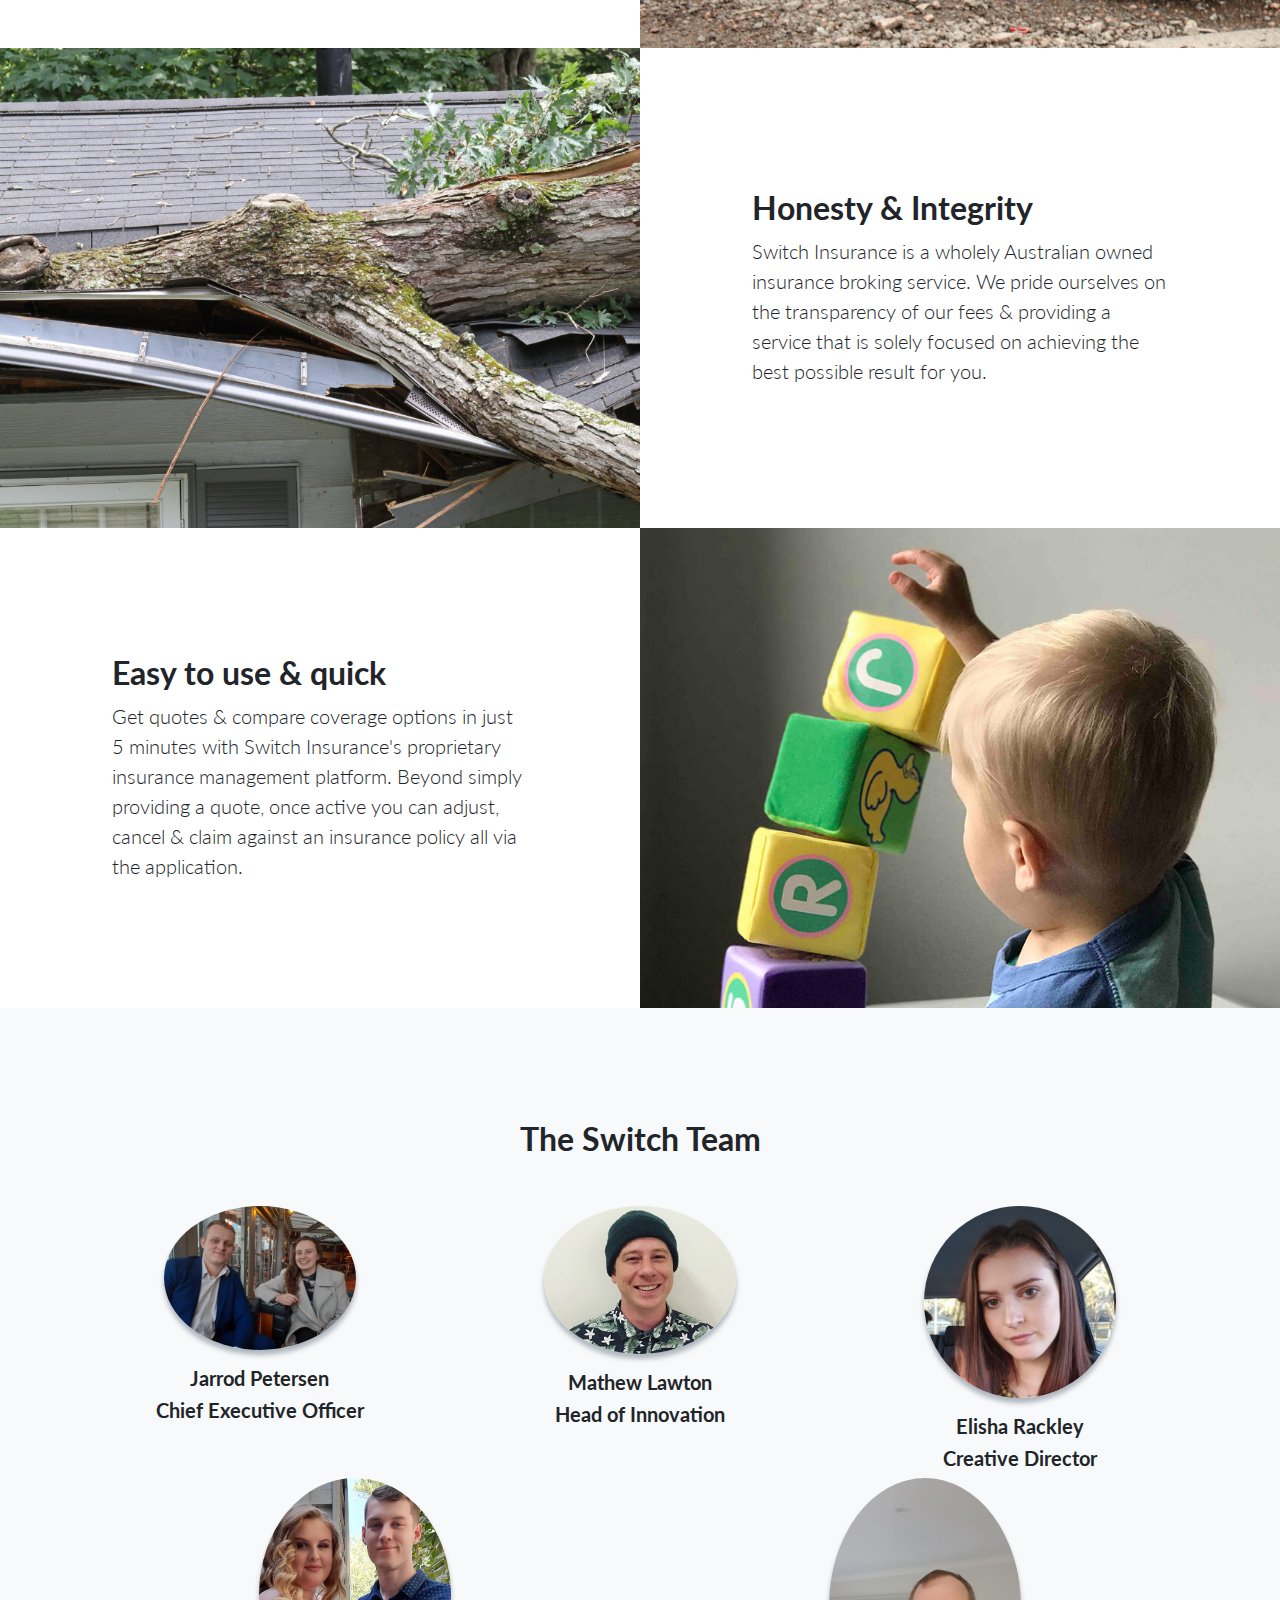
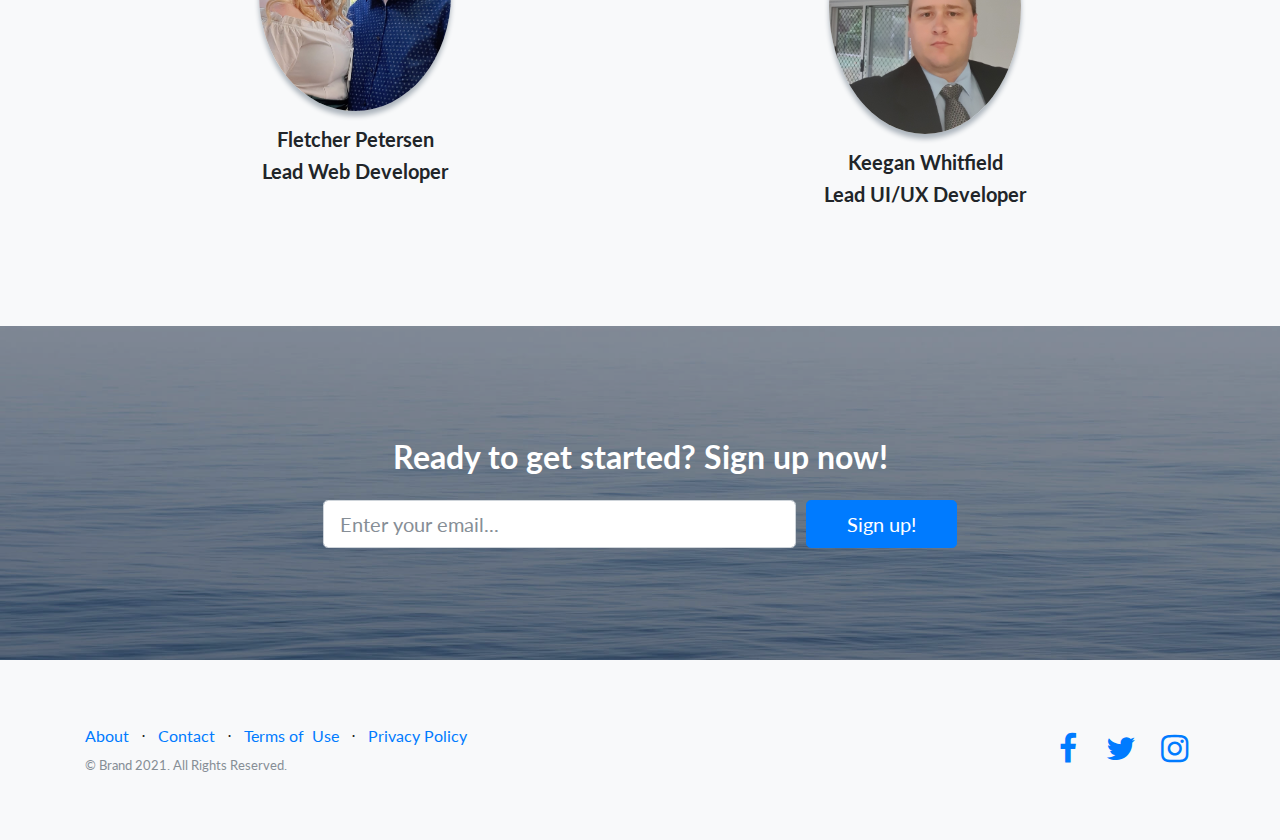
==== commit 5ad14383: "Updated styling" ====
--- a/index.html
+++ b/index.html
@@ -10,6 +10,7 @@
     <link rel="stylesheet" href="assets/fonts/font-awesome.min.css">
     <link rel="stylesheet" href="assets/fonts/simple-line-icons.min.css">
     <link rel="stylesheet" href="https://cdnjs.cloudflare.com/ajax/libs/animate.css/3.5.2/animate.min.css">
+    <!-- <link rel="stylesheet" href="style.css"> -->
 </head>
 
 <body>
@@ -40,21 +41,24 @@
             <div class="row">
                 <div class="col-lg-4">
                     <div class="mx-auto features-icons-item mb-5 mb-lg-0 mb-lg-3">
-                        <div class="d-flex features-icons-icon"><i class="icon-screen-desktop m-auto text-primary" data-bs-hover-animate="pulse"></i></div>
+                        <div class="d-flex features-icons-icon" data-bs-hover-animate="pulse"><img src="images/HomeInsLogo.ico" style="text-align: center; margin: 0 auto;" alt="" width="72" height="72" title="Bootstrap">
+                            <!-- <i class="icon-screen-desktop m-auto text-primary" data-bs-hover-animate="pulse"></i> --></div>
                         <h3>Home Insurance</h3>
                         <p class="lead mb-0">Click here to get a home &amp; contents quote</p>
                     </div>
                 </div>
+                <!-- <a href="#"> --><!-- Removed anchor as it was pushing element to the left -->
                 <div class="col-lg-4">
                     <div class="mx-auto features-icons-item mb-5 mb-lg-0 mb-lg-3">
-                        <div class="d-flex features-icons-icon"><i class="icon-layers m-auto text-primary" data-bs-hover-animate="pulse"></i></div>
+                        <div class="d-flex features-icons-icon" data-bs-hover-animate="pulse"><img src="images/CarInsLogo.ico" style="text-align: center; margin: 0 auto; " alt="" width="72" height="72" title="Bootstrap"></div>
                         <h3>Motor Insurance</h3>
                         <p class="lead mb-0">Click here to get a motor insurance quote</p>
                     </div>
                 </div>
+                </a>
                 <div class="col-lg-4">
                     <div class="mx-auto features-icons-item mb-5 mb-lg-0 mb-lg-3">
-                        <div class="d-flex features-icons-icon"><i class="icon-check m-auto text-primary" data-bs-hover-animate="pulse"></i></div>
+                        <div class="d-flex features-icons-icon" data-bs-hover-animate="pulse"><img src="images/LandlordsInsLogo.ico" style="text-align: center; margin: 0 auto; " alt="" width="72" height="72" title="Bootstrap"></div>
                         <h3>Landlords Quote</h3>
                         <p class="lead mb-0">Click here to get a quote for your residential investment property</p>
                     </div>
@@ -65,50 +69,64 @@
     <section class="showcase">
         <div class="container-fluid p-0">
             <div class="row no-gutters">
-                <div class="col-lg-6 order-lg-2 text-white showcase-img" style="background-image:url(&quot;assets/img/bg-showcase-1.jpg&quot;);"><span></span></div>
+                <div class="col-lg-6 order-lg-2 text-white showcase-img" style="background-image:url(&quot;images/crash.png&quot;);"><span></span></div>
                 <div class="col-lg-6 my-auto order-lg-1 showcase-text">
-                    <h2>Fully Responsive Design</h2>
-                    <p class="lead mb-0">When you use a theme created with Bootstrap, you know that the theme will look great on any device, whether it's a phone, tablet, or desktop the page will behave responsively!</p>
+                    <h2>Unrivalled Service</h2>
+                    <p class="lead mb-0">Switch insurance is the first service in Australia that allows you to get several quotes for your car or home & also lodge claims electronically. When you buy a policy with Switch you are given access to lodge and manage claims through our online claims portal.</p>
+                    <p class="lead mb-0">You also will be allocated your own claim manager who you can call regarding anything to do with your claim, rather than spending long periods of time on hold with overseas call centres.</p>
                 </div>
             </div>
             <div class="row no-gutters">
-                <div class="col-lg-6 text-white showcase-img" style="background-image:url(&quot;assets/img/bg-showcase-2.jpg&quot;);"><span></span></div>
+                <div class="col-lg-6 text-white showcase-img" style="background-image:url(&quot;images/fallenTree.png&quot;);"><span></span></div>
                 <div class="col-lg-6 my-auto order-lg-1 showcase-text">
-                    <h2>Updated For Bootstrap 4</h2>
-                    <p class="lead mb-0">Newly improved, and full of great utility classes, Bootstrap 4 is leading the way in mobile responsive web development! All of the themes are now using Bootstrap 4!</p>
+                    <h2>Honesty & Integrity</h2>
+                    <p class="lead mb-0">Switch Insurance is a wholely Australian owned insurance broking service. We pride ourselves on the transparency of our fees & providing a service that is solely focused on achieving the best possible result for you.</p>
                 </div>
             </div>
             <div class="row no-gutters">
                 <div class="col-lg-6 order-lg-2 text-white showcase-img" style="background-image:url(&quot;assets/img/bg-showcase-3.jpg&quot;);"><span></span></div>
                 <div class="col-lg-6 my-auto order-lg-1 showcase-text">
-                    <h2>Easy to Use &amp;&nbsp;Customize</h2>
-                    <p class="lead mb-0">Landing Page is just HTML and CSS with a splash of SCSS for users who demand some deeper customization options. Out of the box, just add your content and images, and your new landing page will be ready to go!</p>
+                    <h2>Easy to use & quick</h2>
+                    <p class="lead mb-0">Get quotes & compare coverage options in just 5 minutes with Switch Insurance's proprietary insurance management platform. Beyond simply providing a quote, once active you can adjust, cancel & claim against an insurance policy all via the application.</p>
                 </div>
             </div>
         </div>
     </section>
     <section class="testimonials text-center bg-light">
         <div class="container">
-            <h2 class="mb-5">What people are saying...</h2>
+            <h2 class="mb-5">The Switch Team</h2>
             <div class="row">
                 <div class="col-lg-4">
-                    <div class="mx-auto testimonial-item mb-5 mb-lg-0"><img class="rounded-circle img-fluid mb-3" src="assets/img/testimonials-1.jpg">
-                        <h5>Margaret E.</h5>
-                        <p class="font-weight-light mb-0">"This is fantastic! Thanks so much guys!"</p>
+                    <div class="mx-auto testimonial-item mb-5 mb-lg-0"><img class="rounded-circle img-fluid mb-3" src="images/image2.jpg">
+                        <h5>Jarrod Petersen</h5>
+                        <h5>Chief Executive Officer</h5>
                     </div>
                 </div>
                 <div class="col-lg-4">
-                    <div class="mx-auto testimonial-item mb-5 mb-lg-0"><img class="rounded-circle img-fluid mb-3" src="assets/img/testimonials-2.jpg">
-                        <h5>Fred S.</h5>
-                        <p class="font-weight-light mb-0">"Bootstrap is amazing. I've been using it to create lots of super nice landing pages."</p>
+                    <div class="mx-auto testimonial-item mb-5 mb-lg-0"><img class="rounded-circle img-fluid mb-3" src="images/Mat.jpg">
+                        <h5>Mathew Lawton</h5>
+                        <h5>Head of Innovation</h5>
                     </div>
                 </div>
                 <div class="col-lg-4">
-                    <div class="mx-auto testimonial-item mb-5 mb-lg-0"><img class="rounded-circle img-fluid mb-3" src="assets/img/testimonials-3.jpg">
-                        <h5>Sarah W.</h5>
-                        <p class="font-weight-light mb-0">"Thanks so much for making these free resources available to us!"</p>
+                    <div class="mx-auto testimonial-item mb-5 mb-lg-0"><img class="rounded-circle img-fluid mb-3" src="images/Elisha.jpg">
+                        <h5>Elisha Rackley</h5>
+                        <h5>Creative Director</h5>
                     </div>
                 </div>
+            </div>
+            <div class="row">
+                <div class="col-lg-6">
+                    <div class="mx-auto testimonial-item mb-5 mb-lg-0"><img class="rounded-circle img-fluid mb-3" src="images/fletcher.jpg">
+                        <h5>Fletcher Petersen</h5>
+                        <h5>Lead Web Developer</h5>
+                    </div>
+                </div>
+                    <div class="col-lg-6">
+                        <div class="mx-auto testimonial-item mb-5 mb-lg-0"><img class="rounded-circle img-fluid mb-3" src="images/Keegan.jpg">
+                            <h5>Keegan Whitfield</h5>
+                            <h5>Lead UI/UX Developer</h5>
+                        </div>
             </div>
         </div>
     </section>
--- a/style.css
+++ b/style.css
@@ -0,0 +1,12 @@
+.homeIcon::after {
+    content: 'homeInsLogo';
+    display: block;
+    height: 72px;  /*height of icon */
+    width: 72px;  /*width of icon */
+    position: absolute;
+      /*where to replace the icon */
+    top: 0px;
+    left: -40px;
+      /*background */
+    background: #F8E6AE url(ico.gif) no-repeat 0px 0px;
+}
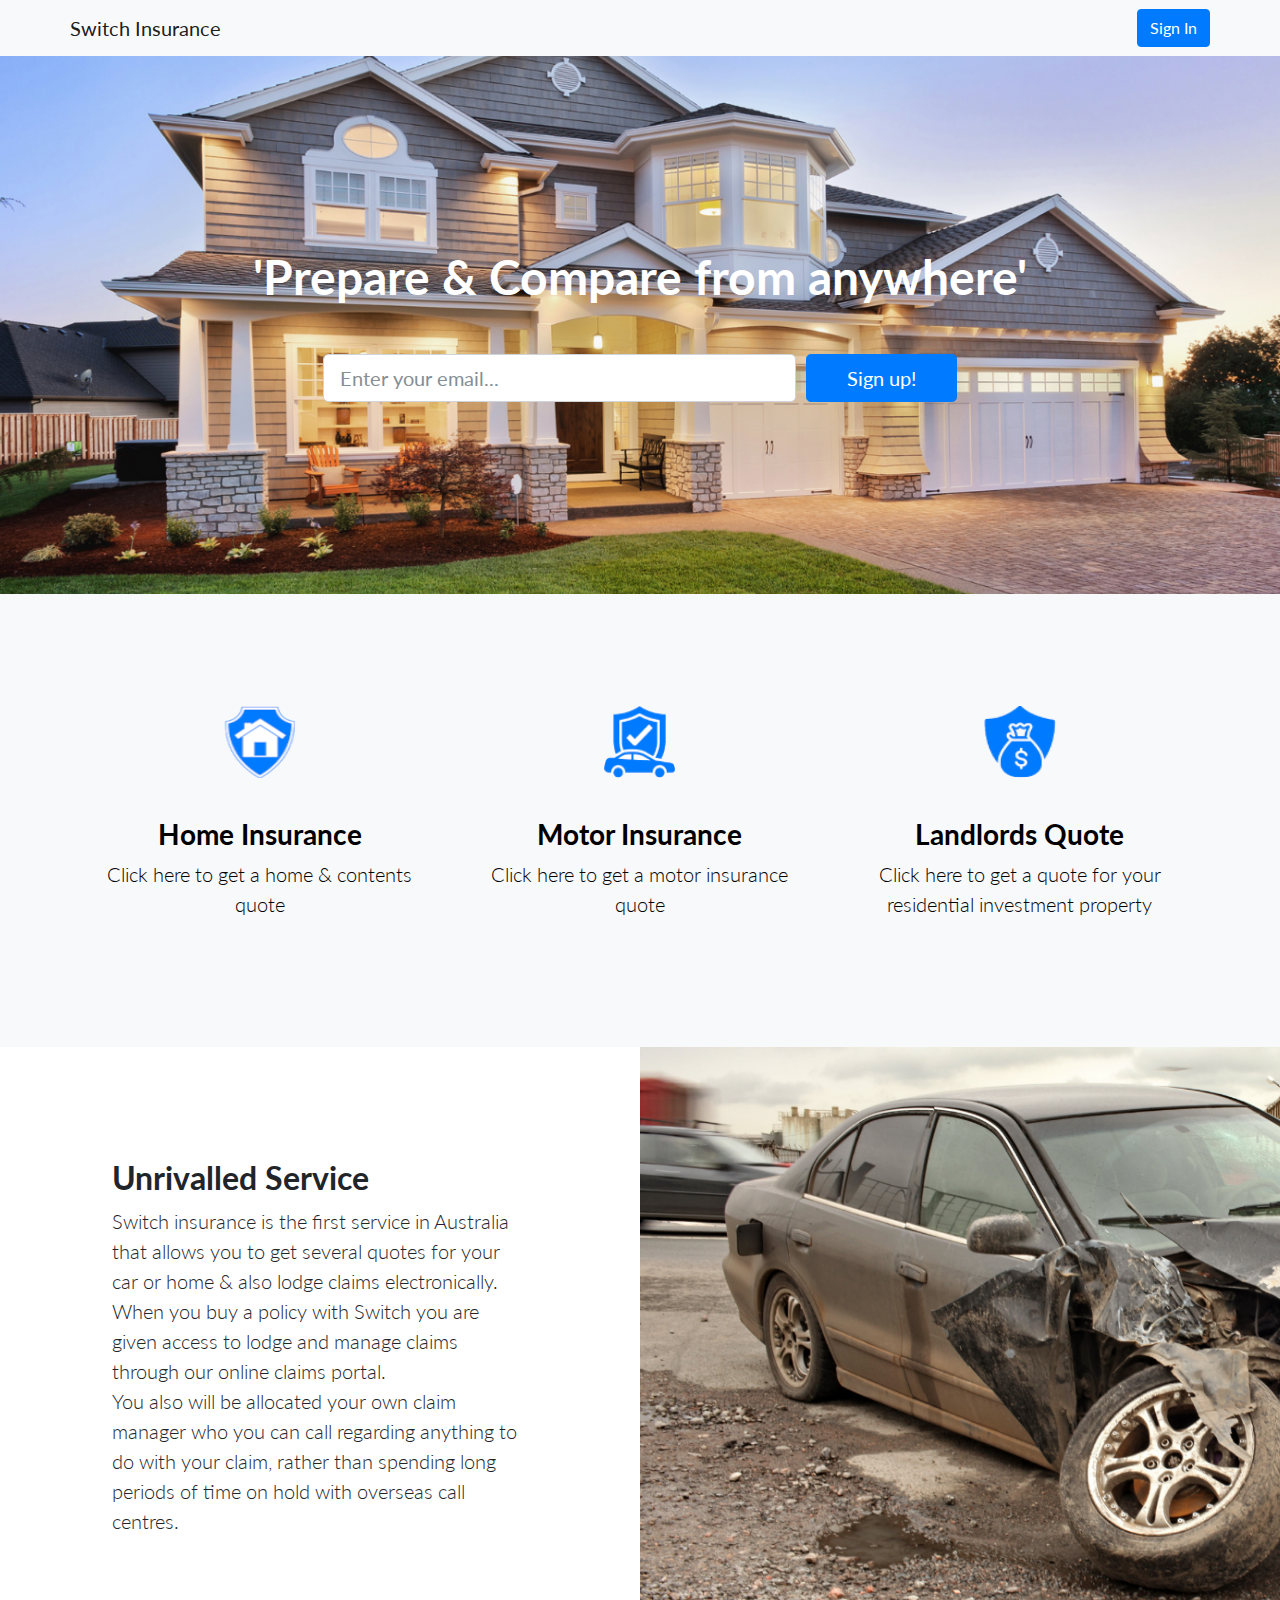
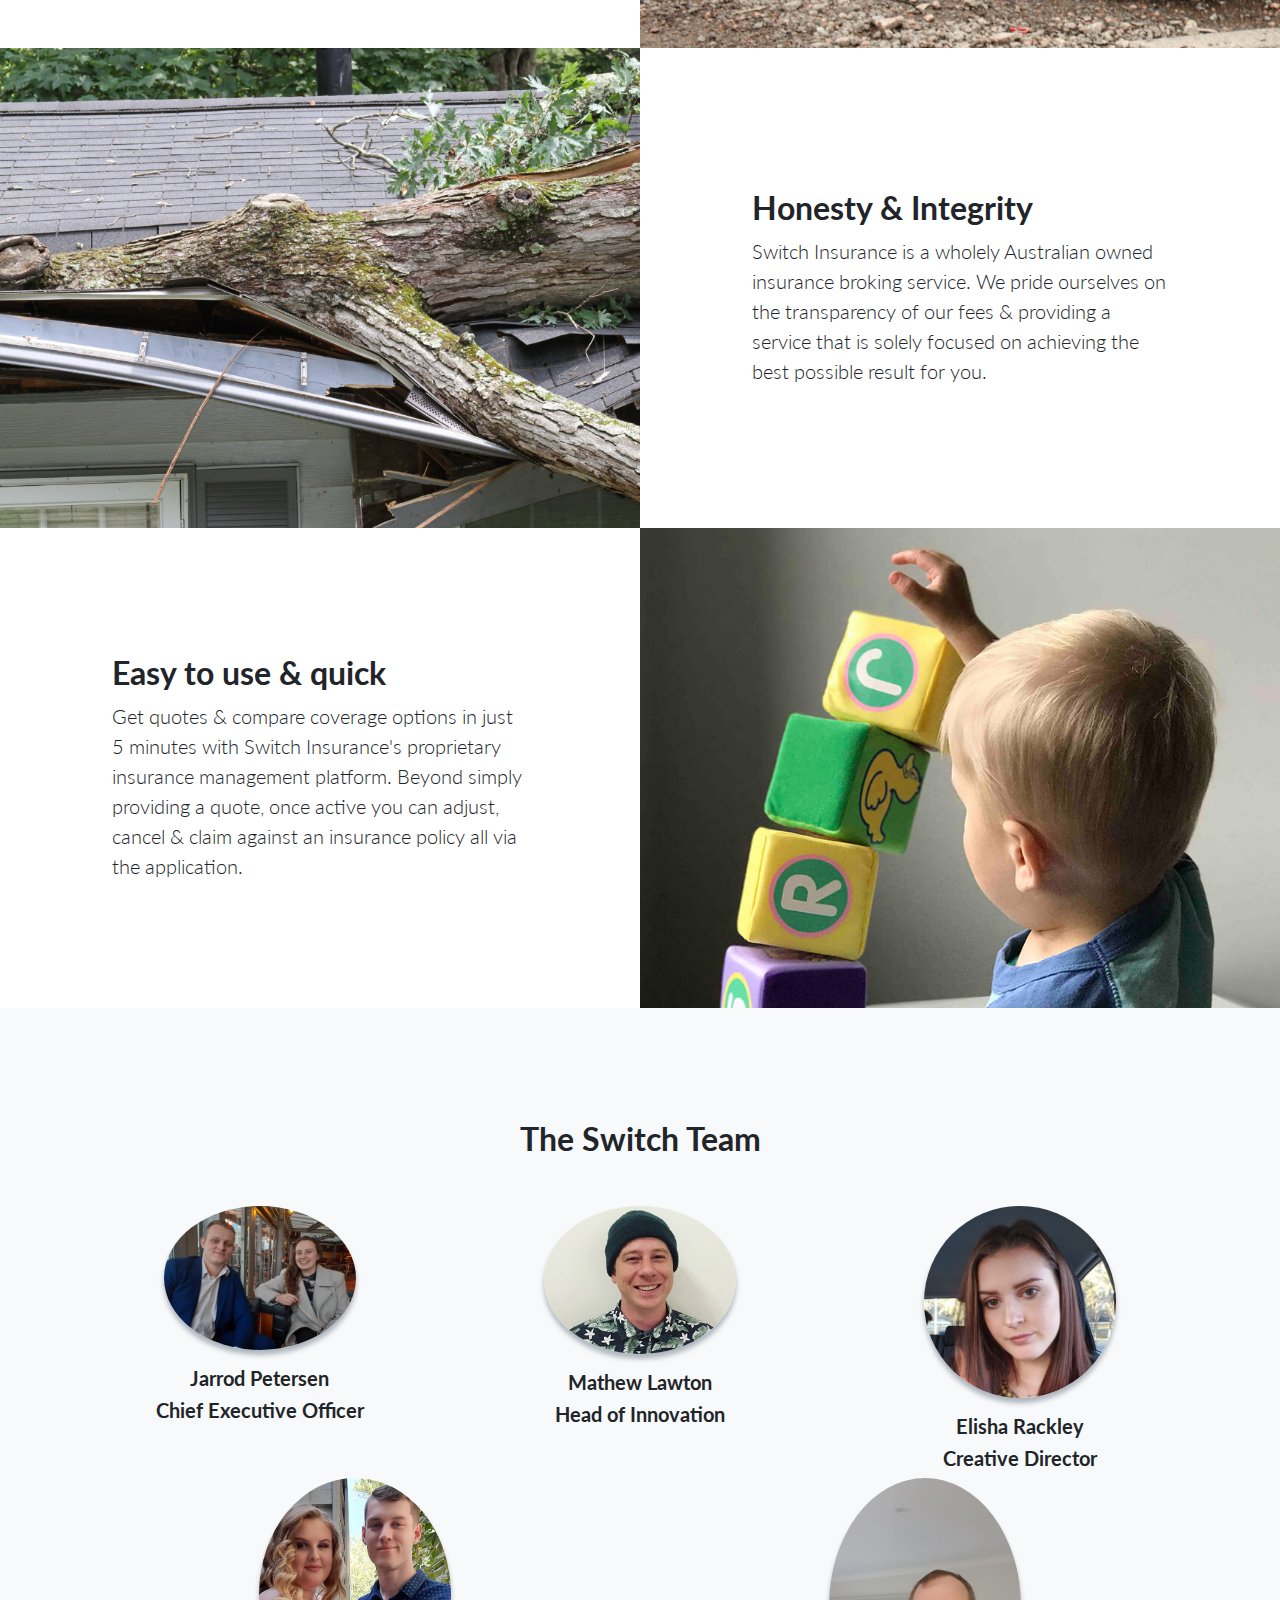
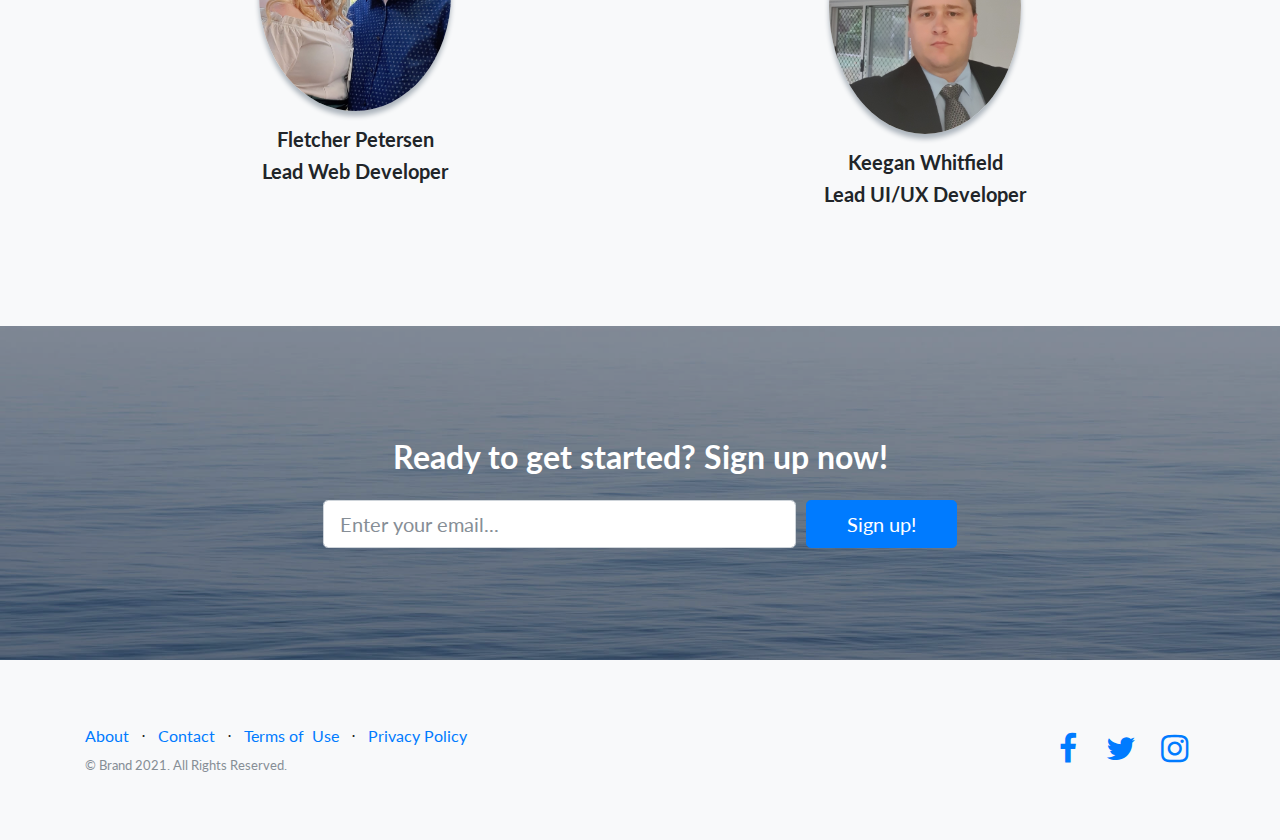
==== commit 67112ff1: "Quote Links Added" ====
--- a/index.html
+++ b/index.html
@@ -4,13 +4,13 @@
 <head>
     <meta charset="utf-8">
     <meta name="viewport" content="width=device-width, initial-scale=1.0, shrink-to-fit=no">
-    <title>Home - Brand</title>
+    <title>Switch Insurance</title>
     <link rel="stylesheet" href="assets/bootstrap/css/bootstrap.min.css">
     <link rel="stylesheet" href="https://fonts.googleapis.com/css?family=Lato:300,400,700,300italic,400italic,700italic">
     <link rel="stylesheet" href="assets/fonts/font-awesome.min.css">
     <link rel="stylesheet" href="assets/fonts/simple-line-icons.min.css">
     <link rel="stylesheet" href="https://cdnjs.cloudflare.com/ajax/libs/animate.css/3.5.2/animate.min.css">
-    <!-- <link rel="stylesheet" href="style.css"> -->
+    <link rel="stylesheet" href="style.css">
 </head>
 
 <body>
@@ -41,28 +41,31 @@
             <div class="row">
                 <div class="col-lg-4">
                     <div class="mx-auto features-icons-item mb-5 mb-lg-0 mb-lg-3">
-                        <div class="d-flex features-icons-icon" data-bs-hover-animate="pulse"><img src="images/HomeInsLogo.ico" style="text-align: center; margin: 0 auto;" alt="" width="72" height="72" title="Bootstrap">
+                        <a class="homeIns" href="#"><div class="d-flex justify-content-center features-icons-icon" data-bs-hover-animate="pulse"><img src="images/HomeInsLogo.ico" style="text-align: center; margin: 0 auto;" alt="" width="72" height="72" title="Bootstrap">
                             <!-- <i class="icon-screen-desktop m-auto text-primary" data-bs-hover-animate="pulse"></i> --></div>
-                        <h3>Home Insurance</h3>
-                        <p class="lead mb-0">Click here to get a home &amp; contents quote</p>
+                        <h3 style="color: black;">Home Insurance</h3>
+                        <p class="lead mb-0" style="color: black;">Click here to get a home &amp; contents quote</p>
+                        </a>
                     </div>
                 </div>
                 <!-- <a href="#"> --><!-- Removed anchor as it was pushing element to the left -->
                 <div class="col-lg-4">
                     <div class="mx-auto features-icons-item mb-5 mb-lg-0 mb-lg-3">
-                        <div class="d-flex features-icons-icon" data-bs-hover-animate="pulse"><img src="images/CarInsLogo.ico" style="text-align: center; margin: 0 auto; " alt="" width="72" height="72" title="Bootstrap"></div>
-                        <h3>Motor Insurance</h3>
-                        <p class="lead mb-0">Click here to get a motor insurance quote</p>
+                        <a class="homeIns"><div class="d-flex justify-content-center features-icons-icon" data-bs-hover-animate="pulse"><img src="images/CarInsLogo.ico" style="text-align: center; margin: 0 auto; " alt="" width="72" height="72" title="Bootstrap"></div>
+                        <h3 style="color: black;">Motor Insurance</h3>
+                        <p class="lead mb-0" style="color: black;">Click here to get a motor insurance quote</p>
+                    </div>
+                </a>
+                </div>
+                <!-- </a> -->
+                <div class="col-lg-4">
+                    <div class="mx-auto features-icons-item mb-5 mb-lg-0 mb-lg-3">
+                        <a href="#"><div class="d-flex justify-content-center features-icons-icon" data-bs-hover-animate="pulse"><img src="images/LandlordsInsLogo.ico" style="text-align: center; margin: 0 auto;" alt="" width="72" height="72" title="Bootstrap" ></div>
+                        <h3 style="color: black;">Landlords Quote</h3>
+                        <p class="lead mb-0" style="color: black;">Click here to get a quote for your residential investment property</p>
                     </div>
                 </div>
                 </a>
-                <div class="col-lg-4">
-                    <div class="mx-auto features-icons-item mb-5 mb-lg-0 mb-lg-3">
-                        <div class="d-flex features-icons-icon" data-bs-hover-animate="pulse"><img src="images/LandlordsInsLogo.ico" style="text-align: center; margin: 0 auto; " alt="" width="72" height="72" title="Bootstrap"></div>
-                        <h3>Landlords Quote</h3>
-                        <p class="lead mb-0">Click here to get a quote for your residential investment property</p>
-                    </div>
-                </div>
             </div>
         </div>
     </section>
--- a/style.css
+++ b/style.css
@@ -1,12 +1,8 @@
-.homeIcon::after {
-    content: 'homeInsLogo';
-    display: block;
-    height: 72px;  /*height of icon */
-    width: 72px;  /*width of icon */
-    position: absolute;
-      /*where to replace the icon */
-    top: 0px;
-    left: -40px;
-      /*background */
-    background: #F8E6AE url(ico.gif) no-repeat 0px 0px;
-}
+.homeIns a {
+    align-items: center;
+    margin: 0 auto;
+    margin-left: 50px;
+    text-align: center;
+    color: black;
+       
+}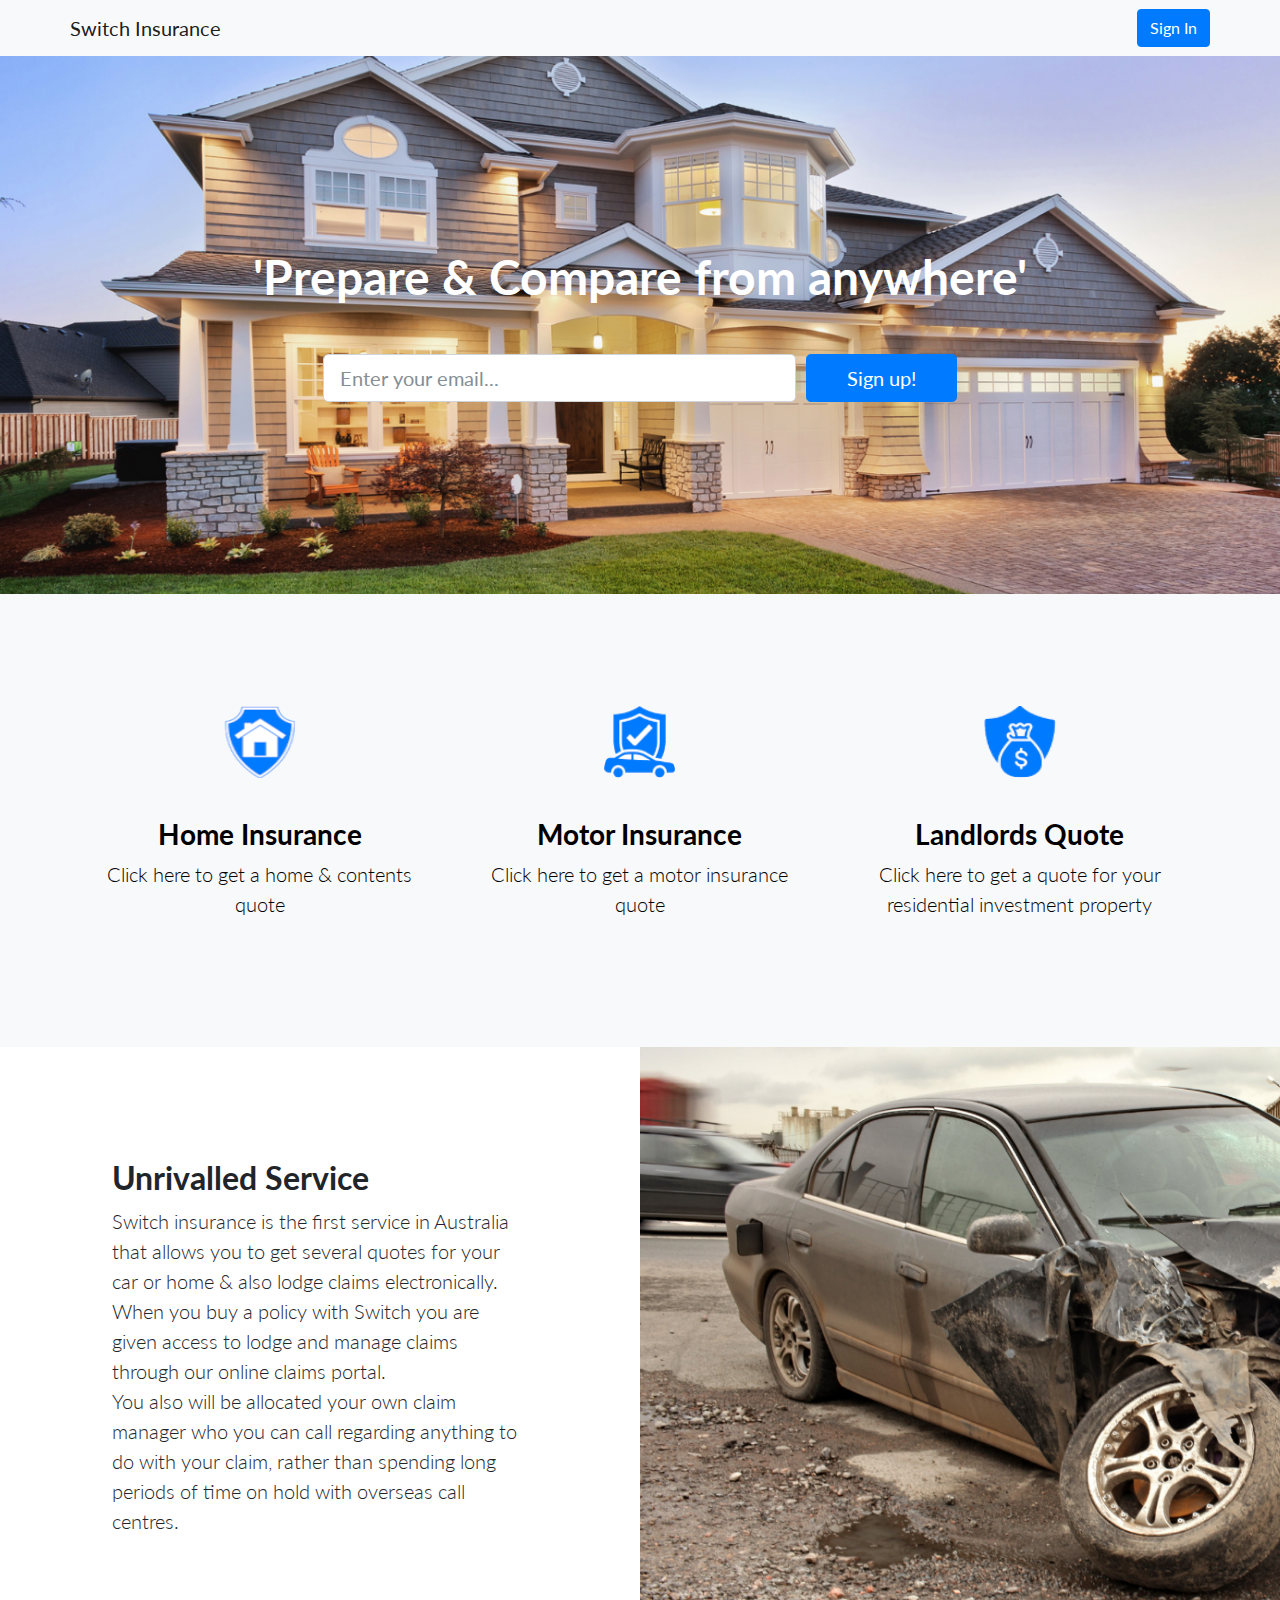
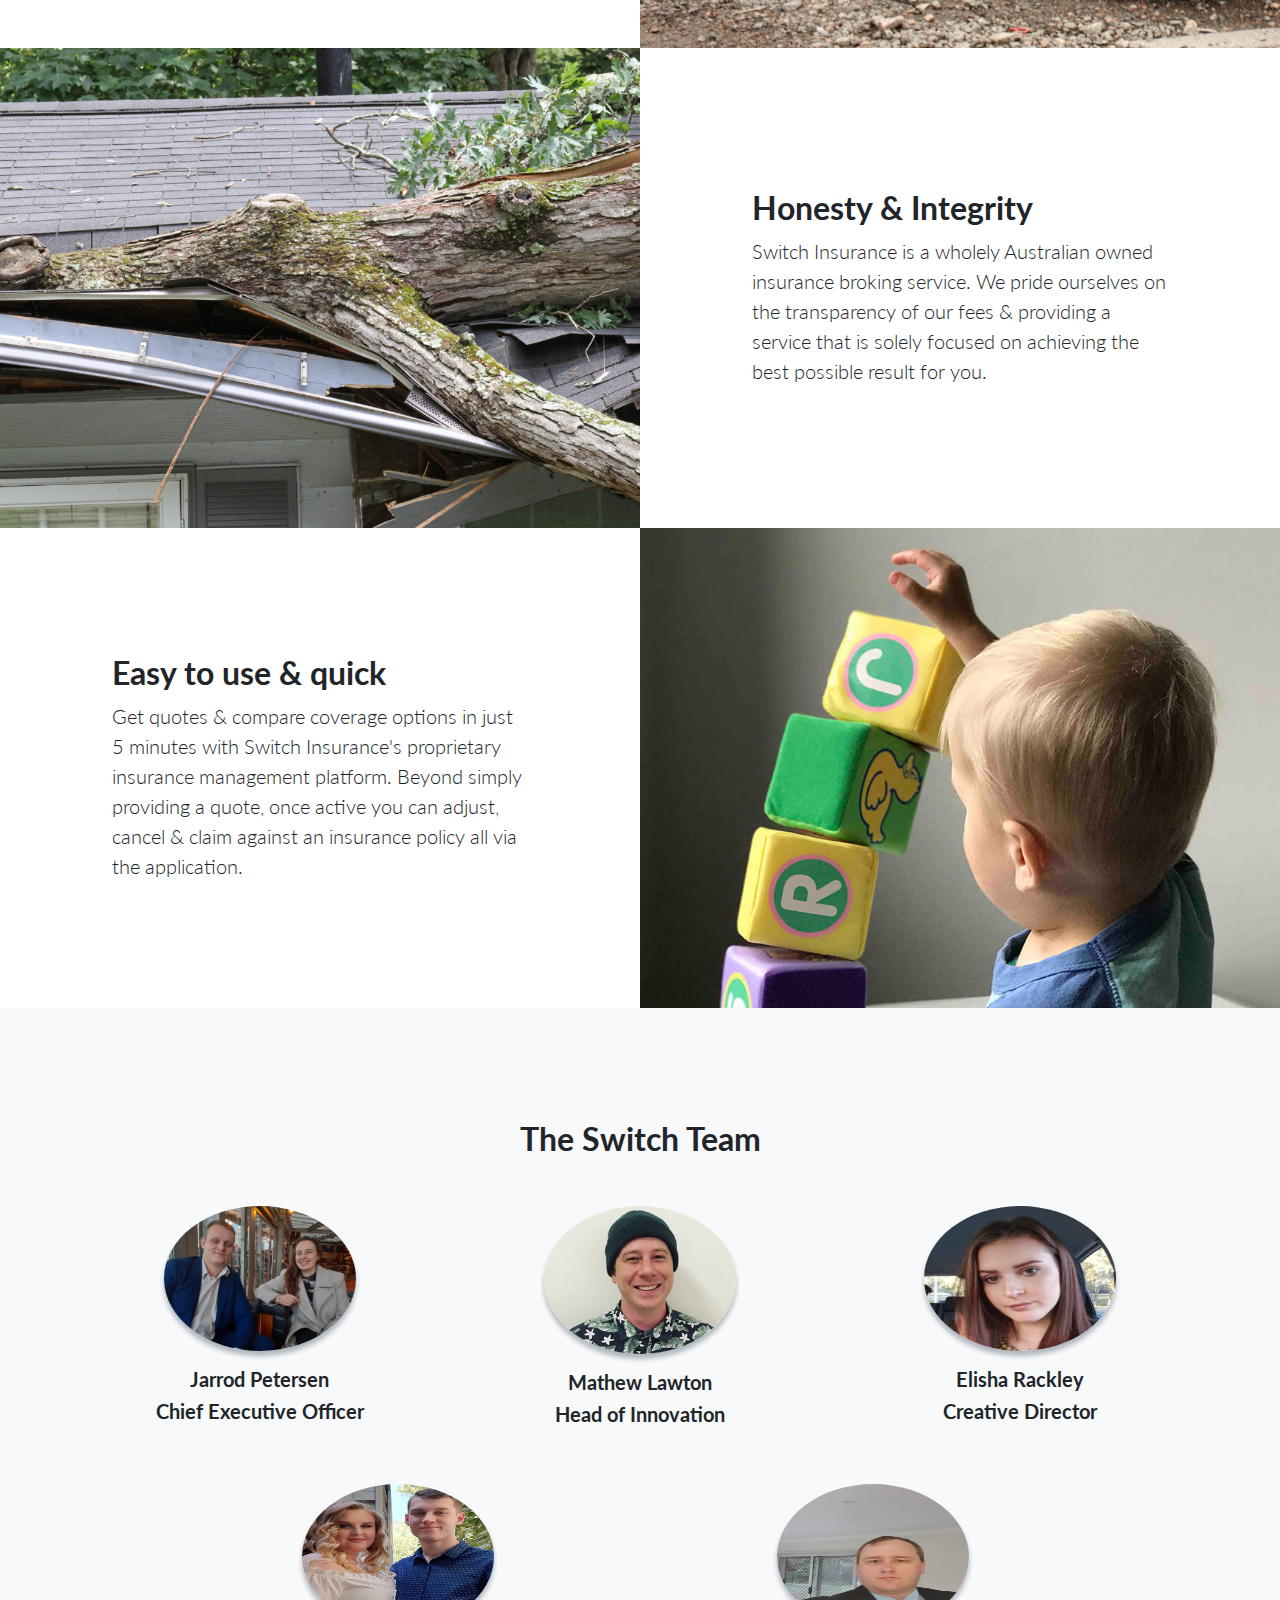
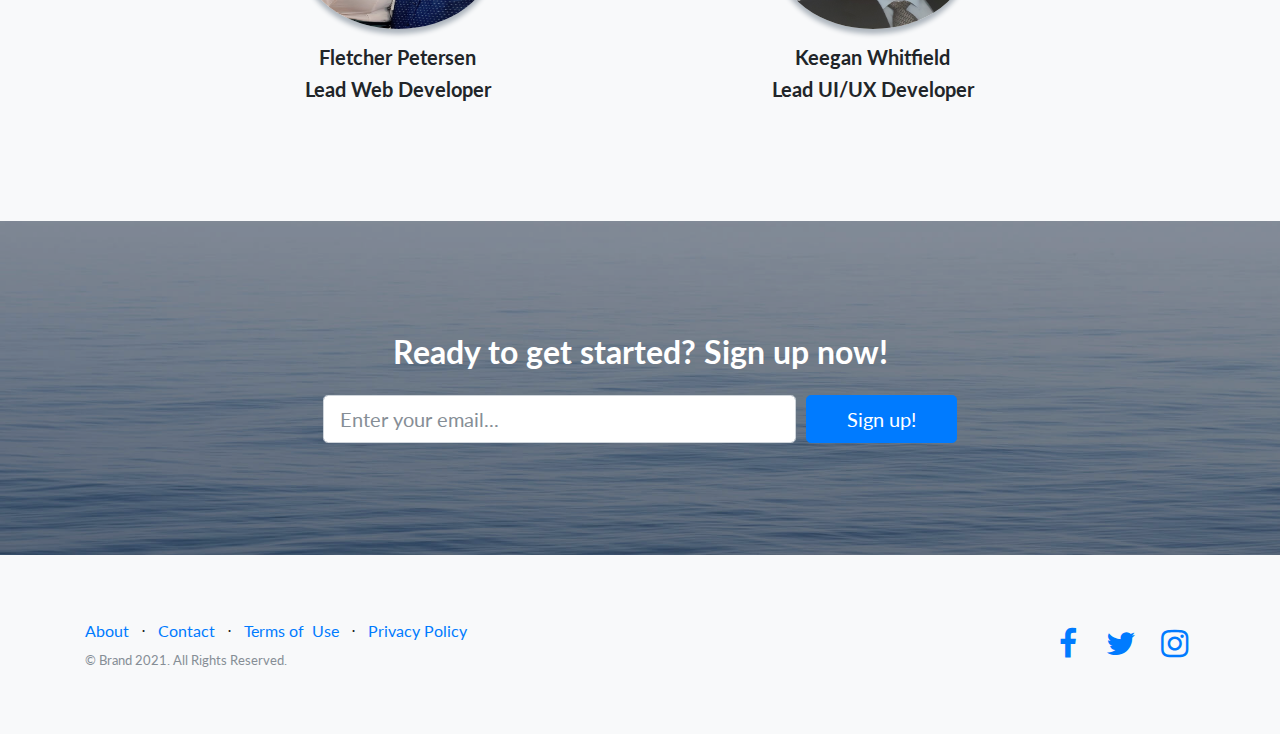
==== commit 87bc56f7: "Update to index page." ====
--- a/index.html
+++ b/index.html
@@ -100,7 +100,7 @@
             <h2 class="mb-5">The Switch Team</h2>
             <div class="row">
                 <div class="col-lg-4">
-                    <div class="mx-auto testimonial-item mb-5 mb-lg-0"><img class="rounded-circle img-fluid mb-3" src="images/image2.jpg">
+                    <div class="mx-auto testimonial-item mb-5 mb-lg-0"><img class="rounded-circle mb-3" style="height: 145px; width: 195px;" src="images/image2.jpg">
                         <h5>Jarrod Petersen</h5>
                         <h5>Chief Executive Officer</h5>
                     </div>
@@ -112,21 +112,21 @@
                     </div>
                 </div>
                 <div class="col-lg-4">
-                    <div class="mx-auto testimonial-item mb-5 mb-lg-0"><img class="rounded-circle img-fluid mb-3" src="images/Elisha.jpg">
+                    <div class="mx-auto testimonial-item mb-5 mb-lg-0"><img class="rounded-circle img-fluid mb-3" style="width: 195px; height: 145px;" src="images/Elisha.jpg">
                         <h5>Elisha Rackley</h5>
                         <h5>Creative Director</h5>
                     </div>
                 </div>
             </div>
             <div class="row">
-                <div class="col-lg-6">
-                    <div class="mx-auto testimonial-item mb-5 mb-lg-0"><img class="rounded-circle img-fluid mb-3" src="images/fletcher.jpg">
+                <div class="col-sm-5" style="margin-left: 90px; margin-right: 0px;">
+                    <div class="mx-auto testimonial-item mb-5 mb-lg-0"><img class="rounded-circle img-fluid mb-3" style="height: 145px; width: 195px; margin-top: 50px;" src="images/fletcher.jpg">
                         <h5>Fletcher Petersen</h5>
                         <h5>Lead Web Developer</h5>
                     </div>
                 </div>
-                    <div class="col-lg-6">
-                        <div class="mx-auto testimonial-item mb-5 mb-lg-0"><img class="rounded-circle img-fluid mb-3" src="images/Keegan.jpg">
+                    <div class="col-sm-5" style="margin-right: 75px; margin-top: 50px; margin-left: 0px;">
+                        <div class="mx-auto testimonial-item mb-5 mb-lg-0"><img class="rounded-circle img-fluid mb-3" style="height: 145px; width: 195px;" src="images/Keegan.jpg">
                             <h5>Keegan Whitfield</h5>
                             <h5>Lead UI/UX Developer</h5>
                         </div>
